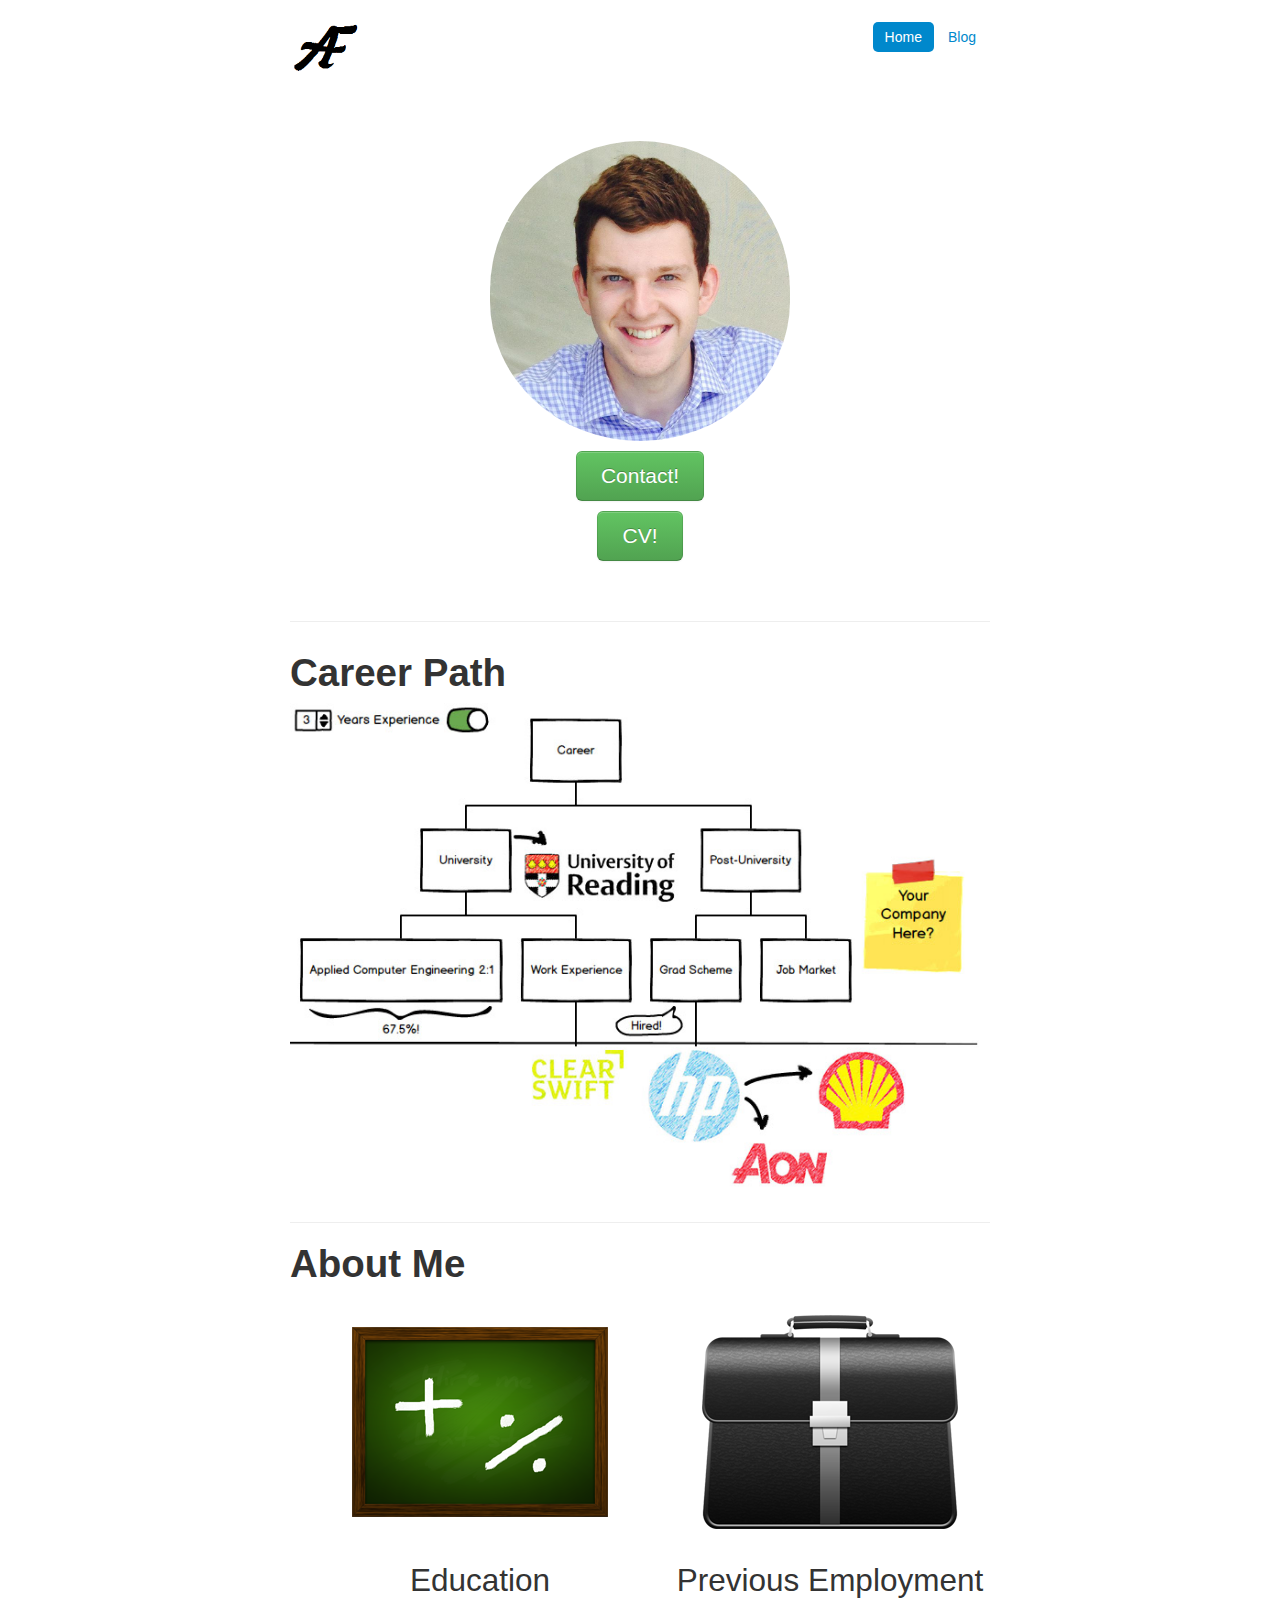
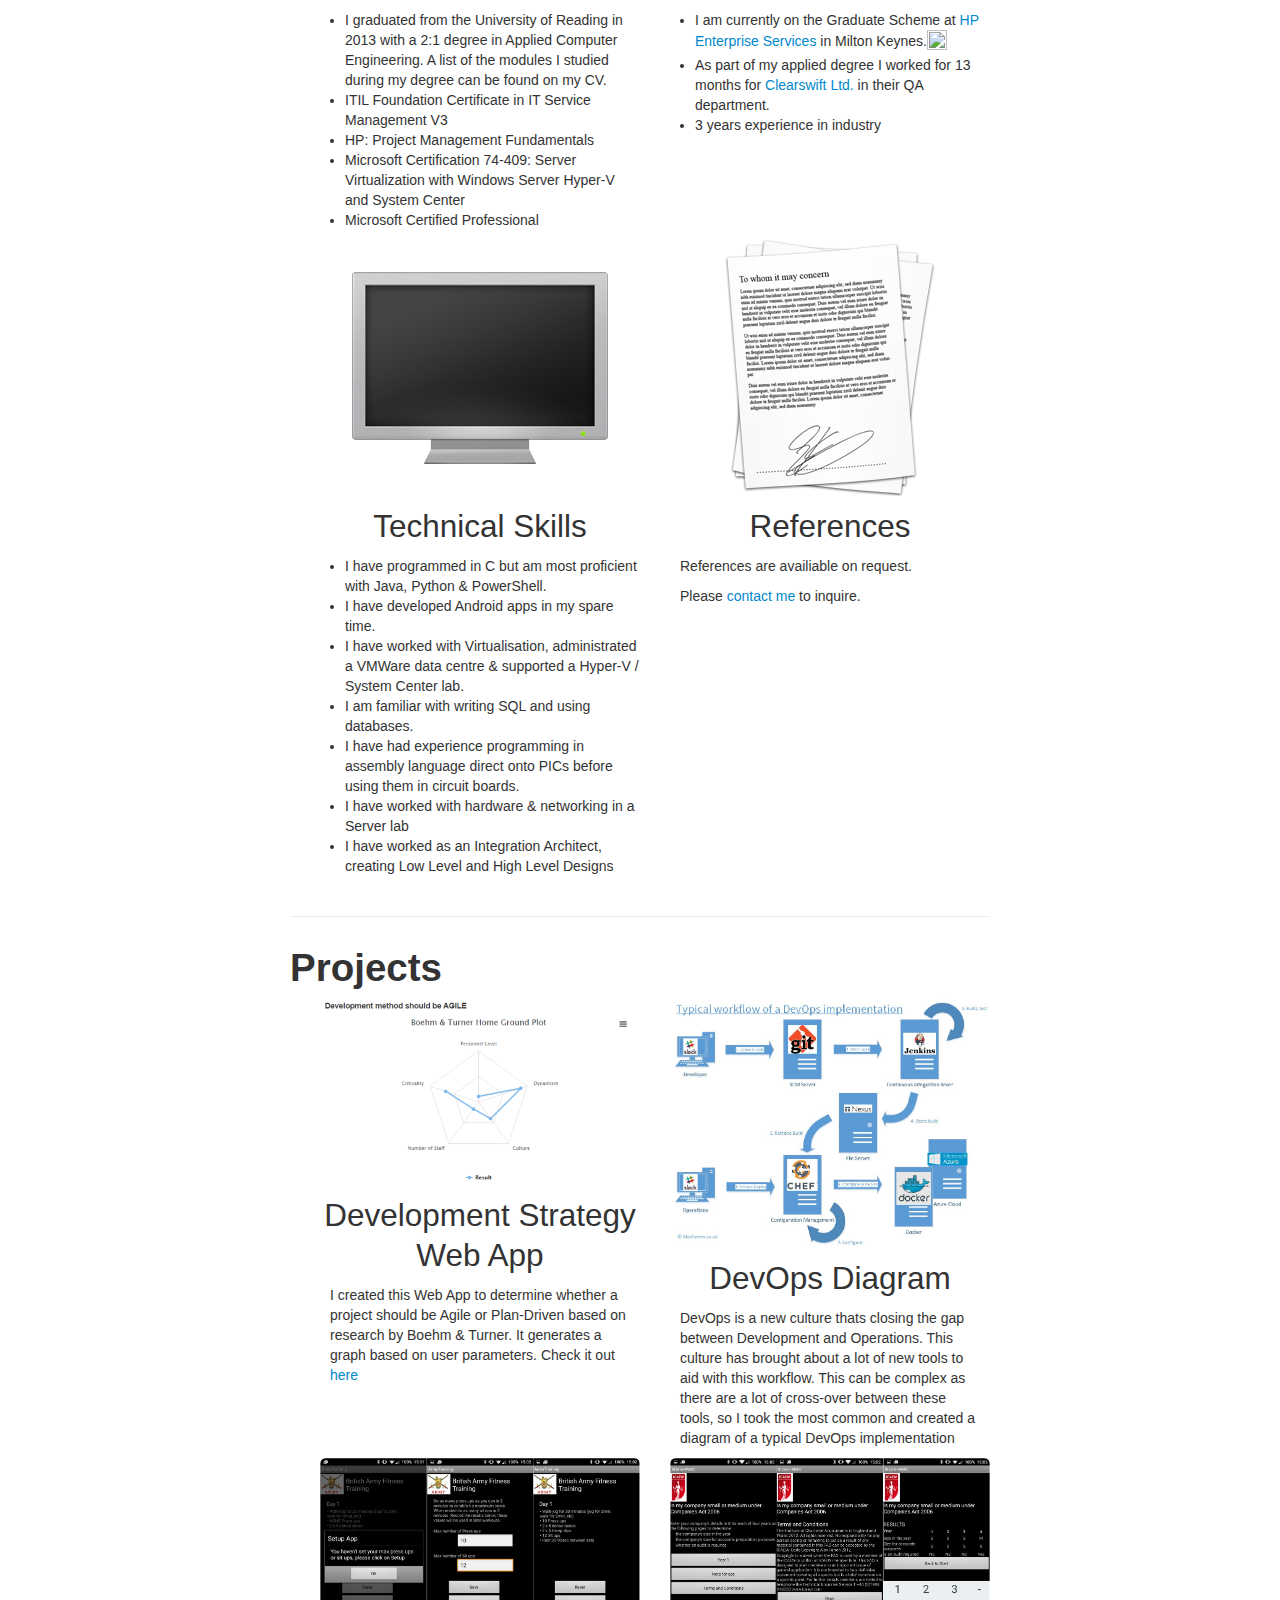
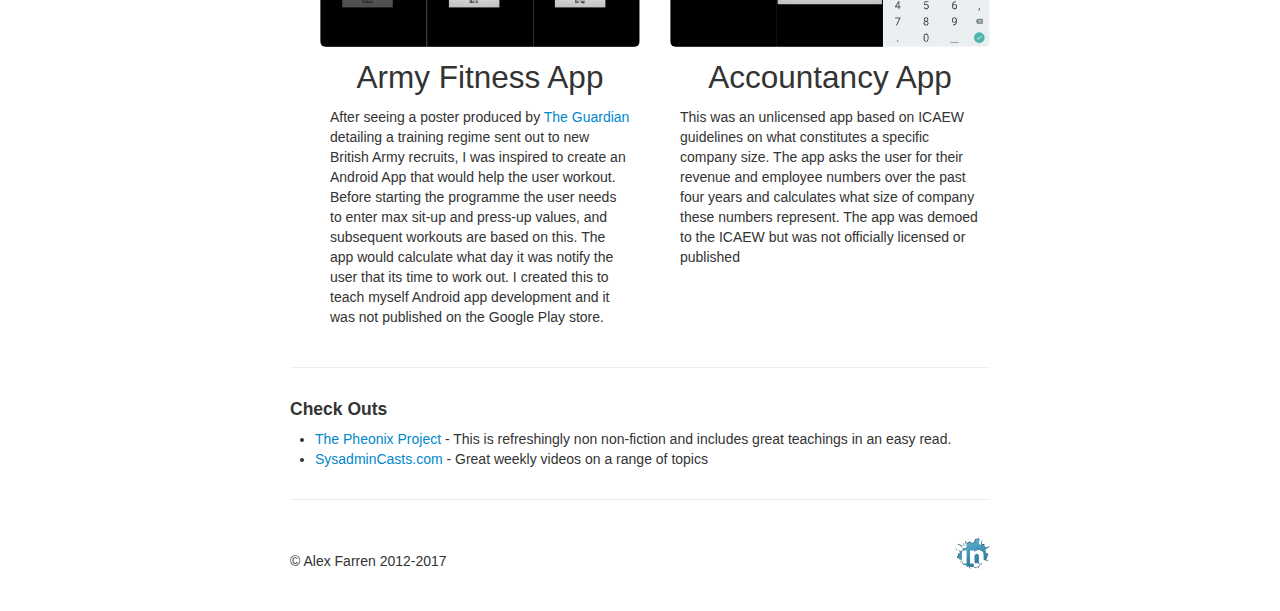
==== index.html @ 90f05775 "trying to fix date on blog" ====
<!DOCTYPE html>
<html lang="en"><head><meta http-equiv="Content-Type" content="text/html; charset=UTF-8">
    <meta charset="utf-8">
    <title>Alex Farren &middot Home</title>
    <meta name="viewport" content="width=device-width, initial-scale=1.0">
    <meta name="description" content="AlexFarren.co.uk">
    <meta name="author" content="Alex Farren">
    <link rel="icon" href="./img/ex9.png" type="image/x-icon">
	<link rel="shortcut icon" href="./img/ex9.png" type="image/x-icon">
    <link href="./css/bootstrap.css" rel="stylesheet">
    <style type="text/css">
	html{
		overflow-y: scroll;
	}
      body {
        padding-top: 20px;
        padding-bottom: 40px;
      }

      /* Custom container */
      .container-narrow {
        margin: 0 auto;
        width: 700px;
      }
      .container-narrow > hr {
        margin: 30px 0;
      }

      /* Main marketing message and sign up button */
      .jumbotron {
        margin: 60px 0;
        text-align: center;
      }
      .jumbotron h1 {
        font-size: 72px;
        line-height: 1;
      }
      .jumbotron .btn {
        font-size: 21px;
        padding: 14px 24px;
      }

      .img-circle {
        padding-bottom: 10px;
      }
	  #rightFooter{
		float: right;
		position:absolute;
		bottom:0;
		right:0;
	  }
	  #leftFooter{
		float: left;
		position:absolute;
		bottom:0;
		left:0;
	  }
	  .footer{
		height:40px;
		position:relative;
	  }

    .techText{
  	  text-align: left;
  	}
      .marketing .span4 {
        text-align: center;
      }
  	.marketing{
  		width:700px !important;
  	}
  	.span4{
  		width:320px !important;
  	}
  	.row{
  		margin-left: 0px !important;
  	}
      .marketing h2 {
        font-weight: normal;
      }
      .span4 p{
        margin-left: 10px;
        margin-right: 10px;
      }

  	#rightFooter{
  		float: right;
  		position:absolute;
  		bottom:0;
  		right:0;
  	  }
  	  #leftFooter{
  		float: left;
  		position:absolute;
  		bottom:0;
  		left:0;
  	  }
  	  .footer{
  		height:40px;
  		position:relative;
  	  }

    </style>
    <link href="./css/bootstrap-responsive.css" rel="stylesheet">

    <!-- HTML5 shim, for IE6-8 support of HTML5 elements -->
    <!--[if lt IE 9]>
      <script src="http://html5shim.googlecode.com/svn/trunk/html5.js"></script>
    <![endif]-->
	<script type="text/javascript">
	  var _gaq = _gaq || [];
	  _gaq.push(['_setAccount', 'UA-36604166-1']);
	  _gaq.push(['_trackPageview']);

	  (function() {
		var ga = document.createElement('script'); ga.type = 'text/javascript'; ga.async = true;
		ga.src = ('https:' == document.location.protocol ? 'https://ssl' : 'http://www') + '.google-analytics.com/ga.js';
		var s = document.getElementsByTagName('script')[0]; s.parentNode.insertBefore(ga, s);
	  })();

	</script>
  </head>

  <body>

    <div class="container-narrow">

      <div class="masthead">
        <ul class="nav nav-pills pull-right">
          <li class="active"><a href="./index.html">Home</a></li>

          <li><a href="./blog.html">Blog</a></li>
        </ul>
	<img src="./img/AF2.png" alt="AFLogo" width="75" height="75" border="0" style="float:top"/>
        <h3 hidden class="muted">AlexFarren.co.uk</h3>
      </div>


      <div class="jumbotron">
		<div class="welcome">
			<img class="img-circle" src="Alex.jpg" alt="Generic placeholder image" width="300" height="300">
			<!-- <img src="img/welcome.gif" alt="Welcome to Alex Farren.co.uk"> -->
		</div>

        <p>
          <a class="btn btn-large btn-success" href="http://linkedin.com/in/alexfarren">Contact!</a>
        </p>
        <p>
          <a class="btn btn-large btn-success" href="./CV.pdf">CV!</a>
        </p>
      </div>

      <hr>
      <div class="marketing">
        <h1>Career Path</h2>
        <img src="./img/career.jpg">
        <hr>
        <h1>About Me</h1>
  		  <div class="row">
  			<div class="span4">
  			  <img class="img-rounded" src="./img/education.png">
  			  <h2>Education</h2>
  			  <div class="techText">
  			  <p><ul><li>I graduated from the University of Reading in 2013 with a 2:1 degree in Applied Computer Engineering. A list of the modules I studied during my degree can be found on my CV.</li><li>ITIL Foundation Certificate in IT Service Management V3</li><li>HP: Project Management Fundamentals</li><li>Microsoft Certification 74-409: Server Virtualization with Windows Server Hyper-V and System Center</li><li>Microsoft Certified Professional</li></ul></p>
  			  </div>
  			</div><!-- /.span4 -->
  			<div class="span4">
  			  <img class="img-rounded" src="./img/employment.png">
  			  <h2>Previous Employment</h2>
  			<div class="techText">
  			  <p><ul><li>I am currently on the Graduate Scheme at <a target="_blank" href="http://www.hp-enterprisesolutions.com/">HP Enterprise Services</a> in Milton Keynes.<img src="https://upload.wikimedia.org/wikipedia/commons/thumb/2/29/HP_New_Logo_2D.svg/200px-HP_New_Logo_2D.svg.png" height="20" width="20"></li><li>As part of my applied degree I worked for 13 months for <a target="_blank" href="http://www.clearswift.com">Clearswift Ltd.</a> in their QA department.</li><li>3 years experience in industry</li></ul></p>
  			  </div>
  			</div><!-- /.span4 -->
  		  </div><!-- /.row -->
  		  <div class="row">
  			<div class="span4">
  			  <img class="img-rounded" src="./img/computer skills.png">
  			  <h2>Technical Skills</h2>
  			  <div class="techText">
  			  <p><ul><li>I have programmed in C but am most proficient with Java, Python & PowerShell.</li><li>I have developed Android apps in my spare time.</li><li>I have worked with Virtualisation, administrated a VMWare data centre & supported a Hyper-V / System Center lab.</li><li>I am familiar with writing SQL and using databases.</li><li>I have had experience programming in assembly language direct onto PICs before using them in circuit boards.</li><li>I have worked with hardware & networking in a Server lab</li><li>I have worked as an Integration Architect, creating Low Level and High Level Designs</li></ul></p>
  			  </div>
  			</div><!-- /.span4 -->
  			<div class="span4">
  			  <img class="img-rounded" src="./img/references.png">
  			  <h2>References</h2>
  			  <div class="techText">
  			  <p>References are availiable on request.</p><p>Please <a href="http://linkedin.com/in/alexfarren">contact me</a> to inquire.</p>
  			  </div>
  			</div><!-- /.span4 -->
  		  </div><!-- /.row -->
  		</div>
      <hr />
      <div class="marketing">
        <h1>Projects</h1>
  		  <div class="row">
  			<div class="span4">
  			  <a href="./img/DevApp.PNG" ><img class="img-rounded" src="./img/DevApp.PNG"></a>
  			  <h2>Development Strategy Web App</h2>
  			  <div class="techText">
  			  <p>I created this Web App to determine whether a project should be Agile or Plan-Driven based on research by Boehm & Turner. It generates a graph based on user parameters. Check it out <a href="./developmentApp.html">here</a></p>
  			  </div>
  			</div><!-- /.span4 -->
  			<div class="span4">
          <a href="./img/DevOps.jpg" ><img class="img-rounded" src="./img/DevOps.jpg"/></a>
  			  <h2>DevOps Diagram</h2>
  			<div class="techText">
  			  <p>DevOps is a new culture thats closing the gap between Development and Operations. This culture has brought about a lot of new tools to aid with this workflow. This can be complex as there are a lot of cross-over between these tools, so I took the most common and created a diagram of a typical DevOps implementation</p>
  			  </div>
  			</div><!-- /.span4 -->
  		  </div><!-- /.row -->
  		  <div class="row">
        <div class="span4">
  			  <a href="./img/Army.jpg" ><img class="img-rounded" src="./img/Army.jpg"/></a>
  			  <h2>Army Fitness App</h2>
  			  <div class="techText">
  			  <p>After seeing a poster produced by <a target="_blank" href="http://www.theguardian.com/lifeandstyle/2008/jan/07/healthandwellbeing.fitness1">The Guardian</a> detailing a training regime sent out to new British Army recruits, I was inspired to create an Android App that would help the user workout. Before starting the programme the user needs to enter max sit-up and press-up values, and subsequent workouts are based on this. The app would calculate what day it was notify the user that its time to work out. I created this to teach myself Android app development and it was not published on the Google Play store.</p>
  			  </div>
  			</div><!-- /.span4 -->
  			<div class="span4">
  			  <a href="./img/Account.jpg" ><img class="img-rounded" src="./img/Account.jpg"/></a>
  			  <h2>Accountancy App</h2>
  			  <div class="techText">
  			  <p>This was an unlicensed app based on ICAEW guidelines on what constitutes a specific company size. The app asks the user for their revenue and employee numbers over the past four years and calculates what size of company these numbers represent. The app was demoed to the ICAEW but was not officially licensed or published</p>
  			  </div>
  			</div><!-- /.span4 -->

  		  </div><!-- /.row -->
  		</div>
      <hr />
      <h4>Check Outs</h4>
      <div class="techText">
        <p><ul><li><a target="_blank" href="http://www.amazon.co.uk/The-Phoenix-Project-Helping-Business-ebook/dp/B00AZRBLHO">The Pheonix Project</a> - This is refreshingly non non-fiction and includes great teachings in an easy read.</li><li><a target="_blank" href="http://sysadmincasts.com">SysadminCasts.com</a> - Great weekly videos on a range of topics</li></ul></p>
      </div>

      <hr>

      <div class="footer">
        <div id="leftFooter">
          &copy Alex Farren 2012-2017
        </div>
        <div id="rightFooter">
          <a target="_blank" href="http://linkedin.com/in/alexfarren"><img class="linkedImg" src="./img/linkedin.png" alt="LinkedIn profile" width="35" height="35" border="0" style="float:right"/></a>
        </div>

	  </div>
    </div> <!-- /container -->
    <script src="./js/jquery.js"></script>
    <script src="./js/bootstrap.js"></script>



  </body>
</html>
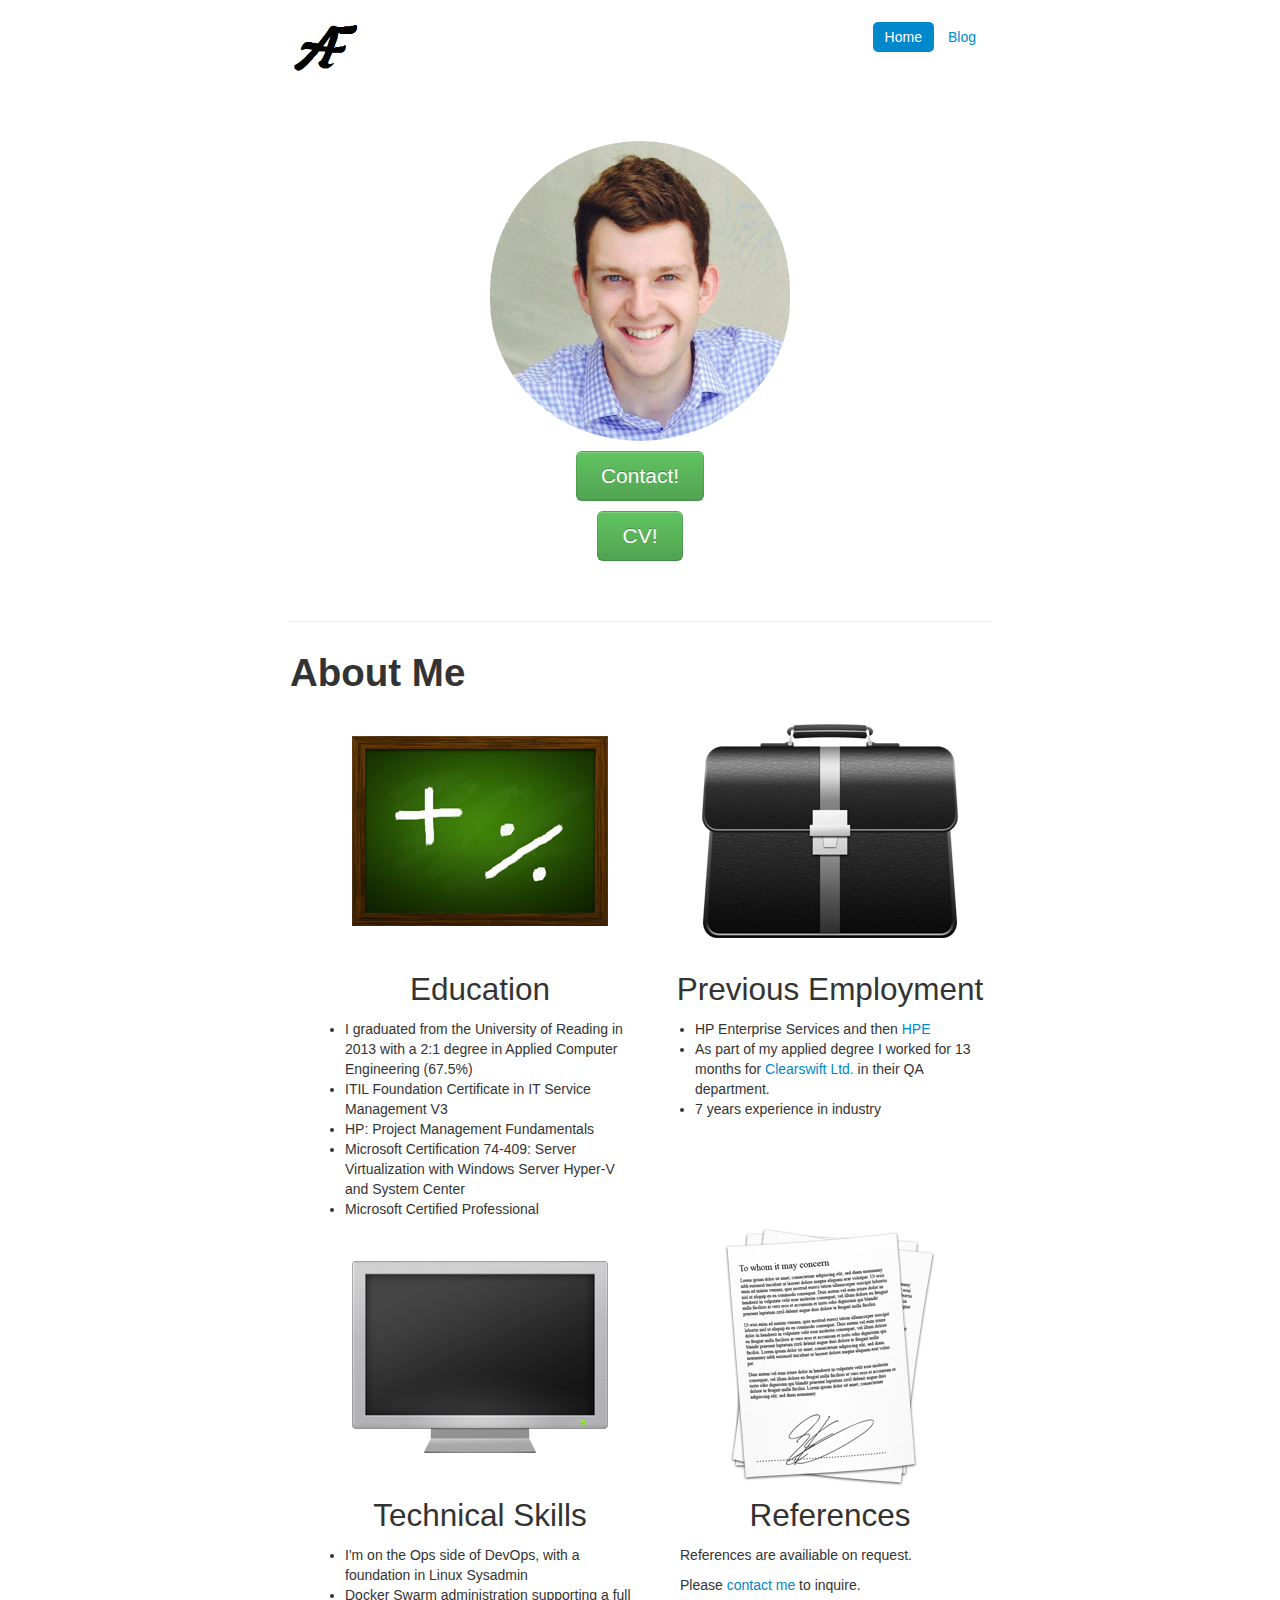
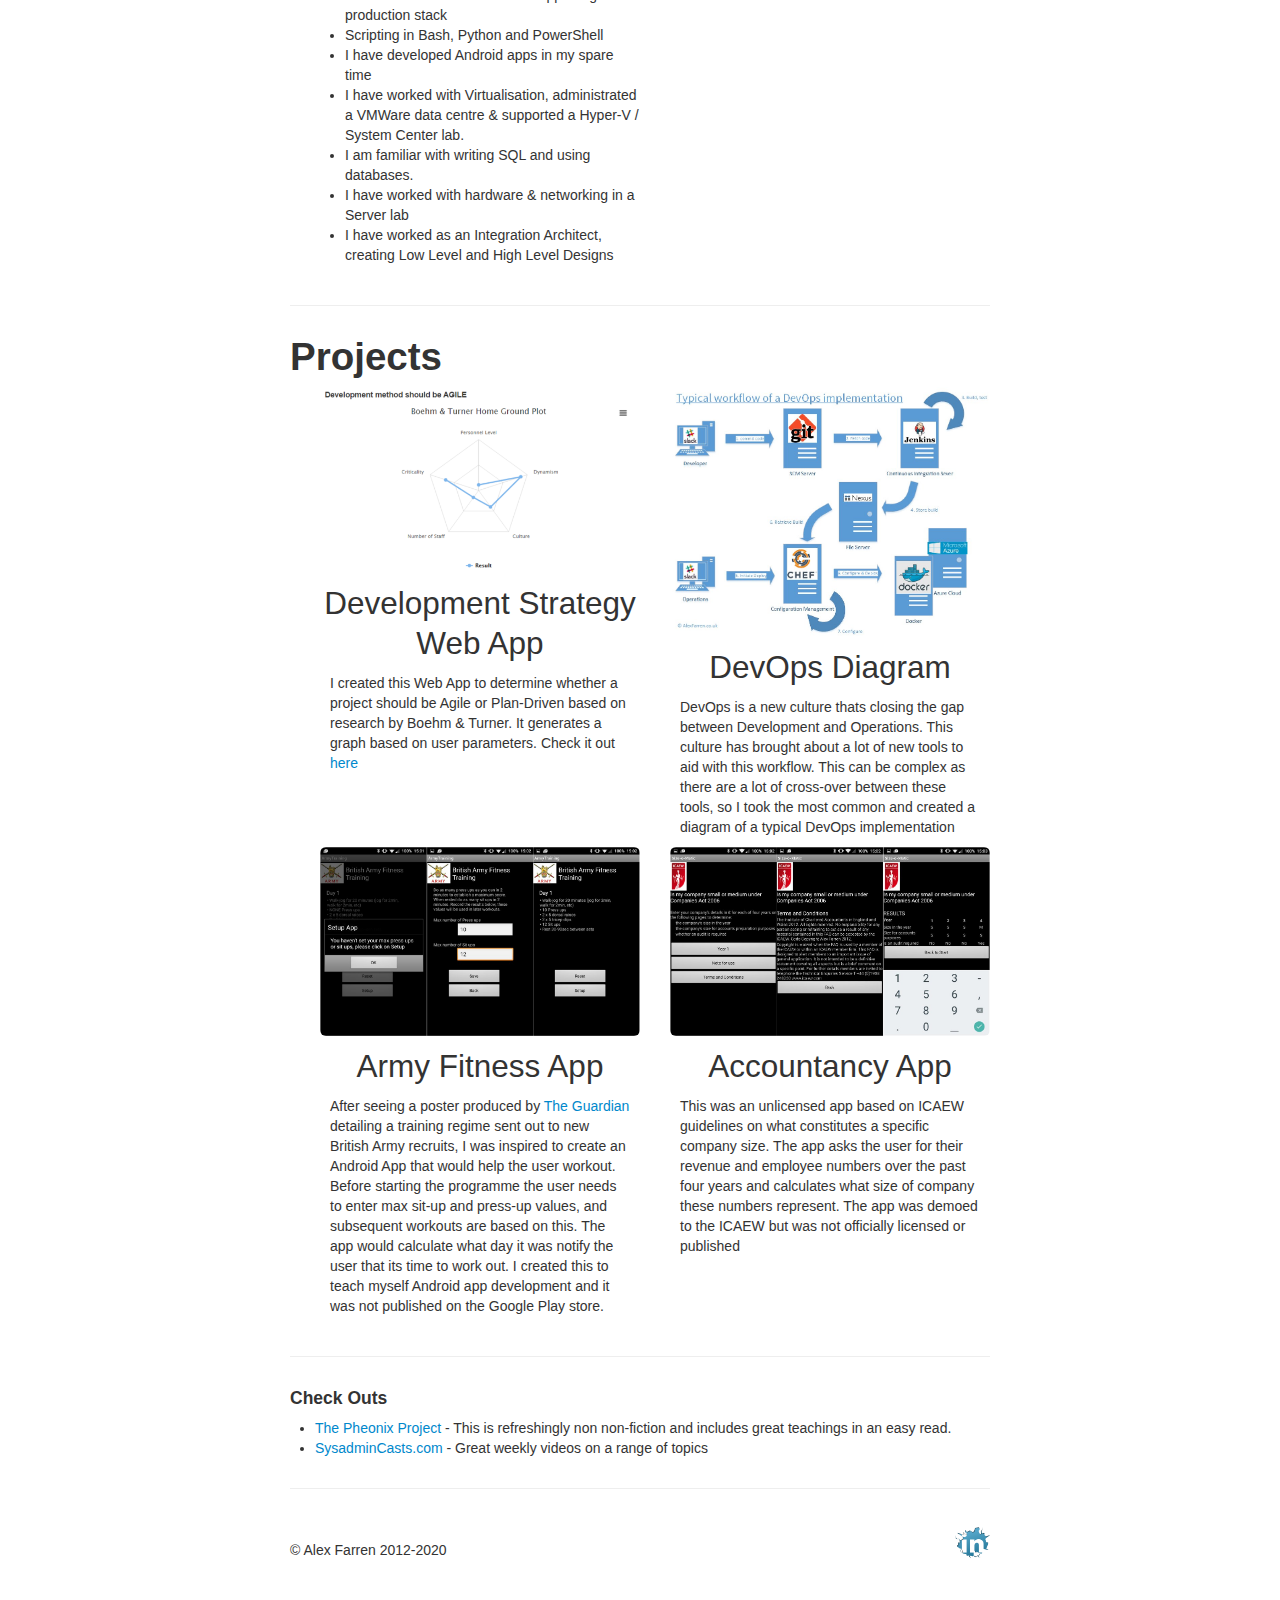
==== commit ecc25dd6: "updating site" ====
--- a/index.html
+++ b/index.html
@@ -1,253 +1,329 @@
 <!DOCTYPE html>
-<html lang="en"><head><meta http-equiv="Content-Type" content="text/html; charset=UTF-8">
-    <meta charset="utf-8">
-    <title>Alex Farren &middot Home</title>
-    <meta name="viewport" content="width=device-width, initial-scale=1.0">
-    <meta name="description" content="AlexFarren.co.uk">
-    <meta name="author" content="Alex Farren">
-    <link rel="icon" href="./img/ex9.png" type="image/x-icon">
+<html lang="en">
+
+<head>
+	<meta http-equiv="Content-Type" content="text/html; charset=UTF-8">
+	<meta charset="utf-8">
+	<title>Alex Farren &middot Home</title>
+	<meta name="viewport" content="width=device-width, initial-scale=1.0">
+	<meta name="description" content="Farren.uk">
+	<meta name="author" content="Alex Farren">
+	<link rel="icon" href="./img/ex9.png" type="image/x-icon">
 	<link rel="shortcut icon" href="./img/ex9.png" type="image/x-icon">
-    <link href="./css/bootstrap.css" rel="stylesheet">
-    <style type="text/css">
-	html{
-		overflow-y: scroll;
-	}
-      body {
-        padding-top: 20px;
-        padding-bottom: 40px;
-      }
-
-      /* Custom container */
-      .container-narrow {
-        margin: 0 auto;
-        width: 700px;
-      }
-      .container-narrow > hr {
-        margin: 30px 0;
-      }
-
-      /* Main marketing message and sign up button */
-      .jumbotron {
-        margin: 60px 0;
-        text-align: center;
-      }
-      .jumbotron h1 {
-        font-size: 72px;
-        line-height: 1;
-      }
-      .jumbotron .btn {
-        font-size: 21px;
-        padding: 14px 24px;
-      }
-
-      .img-circle {
-        padding-bottom: 10px;
-      }
-	  #rightFooter{
-		float: right;
-		position:absolute;
-		bottom:0;
-		right:0;
-	  }
-	  #leftFooter{
-		float: left;
-		position:absolute;
-		bottom:0;
-		left:0;
-	  }
-	  .footer{
-		height:40px;
-		position:relative;
-	  }
-
-    .techText{
-  	  text-align: left;
-  	}
-      .marketing .span4 {
-        text-align: center;
-      }
-  	.marketing{
-  		width:700px !important;
-  	}
-  	.span4{
-  		width:320px !important;
-  	}
-  	.row{
-  		margin-left: 0px !important;
-  	}
-      .marketing h2 {
-        font-weight: normal;
-      }
-      .span4 p{
-        margin-left: 10px;
-        margin-right: 10px;
-      }
-
-  	#rightFooter{
-  		float: right;
-  		position:absolute;
-  		bottom:0;
-  		right:0;
-  	  }
-  	  #leftFooter{
-  		float: left;
-  		position:absolute;
-  		bottom:0;
-  		left:0;
-  	  }
-  	  .footer{
-  		height:40px;
-  		position:relative;
-  	  }
-
-    </style>
-    <link href="./css/bootstrap-responsive.css" rel="stylesheet">
-
-    <!-- HTML5 shim, for IE6-8 support of HTML5 elements -->
-    <!--[if lt IE 9]>
+	<link href="./css/bootstrap.css" rel="stylesheet">
+	<style type="text/css">
+		html {
+			overflow-y: scroll;
+		}
+
+		body {
+			padding-top: 20px;
+			padding-bottom: 40px;
+		}
+
+		/* Custom container */
+		.container-narrow {
+			margin: 0 auto;
+			width: 700px;
+		}
+
+		.container-narrow>hr {
+			margin: 30px 0;
+		}
+
+		/* Main marketing message and sign up button */
+		.jumbotron {
+			margin: 60px 0;
+			text-align: center;
+		}
+
+		.jumbotron h1 {
+			font-size: 72px;
+			line-height: 1;
+		}
+
+		.jumbotron .btn {
+			font-size: 21px;
+			padding: 14px 24px;
+		}
+
+		.img-circle {
+			padding-bottom: 10px;
+		}
+
+		#rightFooter {
+			float: right;
+			position: absolute;
+			bottom: 0;
+			right: 0;
+		}
+
+		#leftFooter {
+			float: left;
+			position: absolute;
+			bottom: 0;
+			left: 0;
+		}
+
+		.footer {
+			height: 40px;
+			position: relative;
+		}
+
+		.techText {
+			text-align: left;
+		}
+
+		.marketing .span4 {
+			text-align: center;
+		}
+
+		.marketing {
+			width: 700px !important;
+		}
+
+		.span4 {
+			width: 320px !important;
+		}
+
+		.row {
+			margin-left: 0px !important;
+		}
+
+		.marketing h2 {
+			font-weight: normal;
+		}
+
+		.span4 p {
+			margin-left: 10px;
+			margin-right: 10px;
+		}
+
+		#rightFooter {
+			float: right;
+			position: absolute;
+			bottom: 0;
+			right: 0;
+		}
+
+		#leftFooter {
+			float: left;
+			position: absolute;
+			bottom: 0;
+			left: 0;
+		}
+
+		.footer {
+			height: 40px;
+			position: relative;
+		}
+	</style>
+	<link href="./css/bootstrap-responsive.css" rel="stylesheet">
+
+	<!-- HTML5 shim, for IE6-8 support of HTML5 elements -->
+	<!--[if lt IE 9]>
       <script src="http://html5shim.googlecode.com/svn/trunk/html5.js"></script>
     <![endif]-->
 	<script type="text/javascript">
-	  var _gaq = _gaq || [];
-	  _gaq.push(['_setAccount', 'UA-36604166-1']);
-	  _gaq.push(['_trackPageview']);
-
-	  (function() {
-		var ga = document.createElement('script'); ga.type = 'text/javascript'; ga.async = true;
-		ga.src = ('https:' == document.location.protocol ? 'https://ssl' : 'http://www') + '.google-analytics.com/ga.js';
-		var s = document.getElementsByTagName('script')[0]; s.parentNode.insertBefore(ga, s);
-	  })();
+		var _gaq = _gaq || [];
+		_gaq.push(['_setAccount', 'UA-36604166-1']);
+		_gaq.push(['_trackPageview']);
+
+		(function () {
+			var ga = document.createElement('script'); ga.type = 'text/javascript'; ga.async = true;
+			ga.src = ('https:' == document.location.protocol ? 'https://ssl' : 'http://www') + '.google-analytics.com/ga.js';
+			var s = document.getElementsByTagName('script')[0]; s.parentNode.insertBefore(ga, s);
+		})();
 
 	</script>
-  </head>
-
-  <body>
-
-    <div class="container-narrow">
-
-      <div class="masthead">
-        <ul class="nav nav-pills pull-right">
-          <li class="active"><a href="./index.html">Home</a></li>
-
-          <li><a href="./blog.html">Blog</a></li>
-        </ul>
-	<img src="./img/AF2.png" alt="AFLogo" width="75" height="75" border="0" style="float:top"/>
-        <h3 hidden class="muted">AlexFarren.co.uk</h3>
-      </div>
-
-
-      <div class="jumbotron">
-		<div class="welcome">
-			<img class="img-circle" src="Alex.jpg" alt="Generic placeholder image" width="300" height="300">
-			<!-- <img src="img/welcome.gif" alt="Welcome to Alex Farren.co.uk"> -->
-		</div>
-
-        <p>
-          <a class="btn btn-large btn-success" href="http://linkedin.com/in/alexfarren">Contact!</a>
-        </p>
-        <p>
-          <a class="btn btn-large btn-success" href="./CV.pdf">CV!</a>
-        </p>
-      </div>
-
-      <hr>
-      <div class="marketing">
-        <h1>Career Path</h2>
+</head>
+
+<body>
+
+	<div class="container-narrow">
+
+		<div class="masthead">
+			<ul class="nav nav-pills pull-right">
+				<li class="active"><a href="./index.html">Home</a></li>
+
+				<li><a href="./blog.html">Blog</a></li>
+			</ul>
+			<img src="./img/AF2.png" alt="AFLogo" width="75" height="75" border="0" style="float:top" />
+			<h3 hidden class="muted">Farren.uk</h3>
+		</div>
+
+
+		<div class="jumbotron">
+			<div class="welcome">
+				<img class="img-circle" src="Alex.jpg" alt="Generic placeholder image" width="300" height="300">
+				<!-- <img src="img/welcome.gif" alt="Welcome to Alex Farren.co.uk"> -->
+			</div>
+
+			<p>
+				<a class="btn btn-large btn-success" href="http://linkedin.com/in/alexfarren">Contact!</a>
+			</p>
+			<p>
+				<a class="btn btn-large btn-success" href="./CV.pdf">CV!</a>
+			</p>
+		</div>
+
+		<hr>
+		<div class="marketing">
+			<!-- <h1>Career Path</h2>
         <img src="./img/career.jpg">
-        <hr>
-        <h1>About Me</h1>
-  		  <div class="row">
-  			<div class="span4">
-  			  <img class="img-rounded" src="./img/education.png">
-  			  <h2>Education</h2>
-  			  <div class="techText">
-  			  <p><ul><li>I graduated from the University of Reading in 2013 with a 2:1 degree in Applied Computer Engineering. A list of the modules I studied during my degree can be found on my CV.</li><li>ITIL Foundation Certificate in IT Service Management V3</li><li>HP: Project Management Fundamentals</li><li>Microsoft Certification 74-409: Server Virtualization with Windows Server Hyper-V and System Center</li><li>Microsoft Certified Professional</li></ul></p>
-  			  </div>
-  			</div><!-- /.span4 -->
-  			<div class="span4">
-  			  <img class="img-rounded" src="./img/employment.png">
-  			  <h2>Previous Employment</h2>
-  			<div class="techText">
-  			  <p><ul><li>I am currently on the Graduate Scheme at <a target="_blank" href="http://www.hp-enterprisesolutions.com/">HP Enterprise Services</a> in Milton Keynes.<img src="https://upload.wikimedia.org/wikipedia/commons/thumb/2/29/HP_New_Logo_2D.svg/200px-HP_New_Logo_2D.svg.png" height="20" width="20"></li><li>As part of my applied degree I worked for 13 months for <a target="_blank" href="http://www.clearswift.com">Clearswift Ltd.</a> in their QA department.</li><li>3 years experience in industry</li></ul></p>
-  			  </div>
-  			</div><!-- /.span4 -->
-  		  </div><!-- /.row -->
-  		  <div class="row">
-  			<div class="span4">
-  			  <img class="img-rounded" src="./img/computer skills.png">
-  			  <h2>Technical Skills</h2>
-  			  <div class="techText">
-  			  <p><ul><li>I have programmed in C but am most proficient with Java, Python & PowerShell.</li><li>I have developed Android apps in my spare time.</li><li>I have worked with Virtualisation, administrated a VMWare data centre & supported a Hyper-V / System Center lab.</li><li>I am familiar with writing SQL and using databases.</li><li>I have had experience programming in assembly language direct onto PICs before using them in circuit boards.</li><li>I have worked with hardware & networking in a Server lab</li><li>I have worked as an Integration Architect, creating Low Level and High Level Designs</li></ul></p>
-  			  </div>
-  			</div><!-- /.span4 -->
-  			<div class="span4">
-  			  <img class="img-rounded" src="./img/references.png">
-  			  <h2>References</h2>
-  			  <div class="techText">
-  			  <p>References are availiable on request.</p><p>Please <a href="http://linkedin.com/in/alexfarren">contact me</a> to inquire.</p>
-  			  </div>
-  			</div><!-- /.span4 -->
-  		  </div><!-- /.row -->
-  		</div>
-      <hr />
-      <div class="marketing">
-        <h1>Projects</h1>
-  		  <div class="row">
-  			<div class="span4">
-  			  <a href="./img/DevApp.PNG" ><img class="img-rounded" src="./img/DevApp.PNG"></a>
-  			  <h2>Development Strategy Web App</h2>
-  			  <div class="techText">
-  			  <p>I created this Web App to determine whether a project should be Agile or Plan-Driven based on research by Boehm & Turner. It generates a graph based on user parameters. Check it out <a href="./developmentApp.html">here</a></p>
-  			  </div>
-  			</div><!-- /.span4 -->
-  			<div class="span4">
-          <a href="./img/DevOps.jpg" ><img class="img-rounded" src="./img/DevOps.jpg"/></a>
-  			  <h2>DevOps Diagram</h2>
-  			<div class="techText">
-  			  <p>DevOps is a new culture thats closing the gap between Development and Operations. This culture has brought about a lot of new tools to aid with this workflow. This can be complex as there are a lot of cross-over between these tools, so I took the most common and created a diagram of a typical DevOps implementation</p>
-  			  </div>
-  			</div><!-- /.span4 -->
-  		  </div><!-- /.row -->
-  		  <div class="row">
-        <div class="span4">
-  			  <a href="./img/Army.jpg" ><img class="img-rounded" src="./img/Army.jpg"/></a>
-  			  <h2>Army Fitness App</h2>
-  			  <div class="techText">
-  			  <p>After seeing a poster produced by <a target="_blank" href="http://www.theguardian.com/lifeandstyle/2008/jan/07/healthandwellbeing.fitness1">The Guardian</a> detailing a training regime sent out to new British Army recruits, I was inspired to create an Android App that would help the user workout. Before starting the programme the user needs to enter max sit-up and press-up values, and subsequent workouts are based on this. The app would calculate what day it was notify the user that its time to work out. I created this to teach myself Android app development and it was not published on the Google Play store.</p>
-  			  </div>
-  			</div><!-- /.span4 -->
-  			<div class="span4">
-  			  <a href="./img/Account.jpg" ><img class="img-rounded" src="./img/Account.jpg"/></a>
-  			  <h2>Accountancy App</h2>
-  			  <div class="techText">
-  			  <p>This was an unlicensed app based on ICAEW guidelines on what constitutes a specific company size. The app asks the user for their revenue and employee numbers over the past four years and calculates what size of company these numbers represent. The app was demoed to the ICAEW but was not officially licensed or published</p>
-  			  </div>
-  			</div><!-- /.span4 -->
-
-  		  </div><!-- /.row -->
-  		</div>
-      <hr />
-      <h4>Check Outs</h4>
-      <div class="techText">
-        <p><ul><li><a target="_blank" href="http://www.amazon.co.uk/The-Phoenix-Project-Helping-Business-ebook/dp/B00AZRBLHO">The Pheonix Project</a> - This is refreshingly non non-fiction and includes great teachings in an easy read.</li><li><a target="_blank" href="http://sysadmincasts.com">SysadminCasts.com</a> - Great weekly videos on a range of topics</li></ul></p>
-      </div>
-
-      <hr>
-
-      <div class="footer">
-        <div id="leftFooter">
-          &copy Alex Farren 2012-2017
-        </div>
-        <div id="rightFooter">
-          <a target="_blank" href="http://linkedin.com/in/alexfarren"><img class="linkedImg" src="./img/linkedin.png" alt="LinkedIn profile" width="35" height="35" border="0" style="float:right"/></a>
-        </div>
-
-	  </div>
-    </div> <!-- /container -->
-    <script src="./js/jquery.js"></script>
-    <script src="./js/bootstrap.js"></script>
-
-
-
-  </body>
-</html>
+        <hr> -->
+			<h1>About Me</h1>
+			<div class="row">
+				<div class="span4">
+					<img class="img-rounded" src="./img/education.png">
+					<h2>Education</h2>
+					<div class="techText">
+						<p>
+							<ul>
+								<li>I graduated from the University of Reading in 2013 with a 2:1 degree in Applied
+									Computer Engineering (67.5%)</li>
+								<li>ITIL Foundation Certificate in IT Service Management V3</li>
+								<li>HP: Project Management Fundamentals</li>
+								<li>Microsoft Certification 74-409: Server Virtualization with Windows Server Hyper-V
+									and System Center</li>
+								<li>Microsoft Certified Professional</li>
+							</ul>
+						</p>
+					</div>
+				</div><!-- /.span4 -->
+				<div class="span4">
+					<img class="img-rounded" src="./img/employment.png">
+					<h2>Previous Employment</h2>
+					<div class="techText">
+						<p>
+							<ul>
+								<li>HP Enterprise Services and then <a target="_blank" href="www.hpe.com">HPE</a></li>
+								<li>As part of my applied degree I worked for 13 months for <a target="_blank"
+										href="http://www.clearswift.com">Clearswift Ltd.</a> in their QA department.
+								</li>
+								<li>7 years experience in industry</li>
+							</ul>
+						</p>
+					</div>
+				</div><!-- /.span4 -->
+			</div><!-- /.row -->
+			<div class="row">
+				<div class="span4">
+					<img class="img-rounded" src="./img/computer skills.png">
+					<h2>Technical Skills</h2>
+					<div class="techText">
+						<p>
+							<ul>
+								<li>I'm on the Ops side of DevOps, with a foundation in Linux Sysadmin</li>
+								<li>Docker Swarm administration supporting a full production stack</li>
+								<li>Scripting in Bash, Python and PowerShell</li>
+								<li>I have developed Android apps in my spare time</li>
+								<li>I have worked with Virtualisation, administrated a VMWare data centre & supported a
+									Hyper-V / System Center lab.</li>
+								<li>I am familiar with writing SQL and using databases.</li>
+								<li>I have worked with hardware & networking in a Server lab</li>
+								<li>I have worked as an Integration Architect, creating Low Level and High Level Designs
+								</li>
+							</ul>
+						</p>
+					</div>
+				</div><!-- /.span4 -->
+				<div class="span4">
+					<img class="img-rounded" src="./img/references.png">
+					<h2>References</h2>
+					<div class="techText">
+						<p>References are availiable on request.</p>
+						<p>Please <a href="http://linkedin.com/in/alexfarren">contact me</a> to inquire.</p>
+					</div>
+				</div><!-- /.span4 -->
+			</div><!-- /.row -->
+		</div>
+		<hr />
+		<div class="marketing">
+			<h1>Projects</h1>
+			<div class="row">
+				<div class="span4">
+					<a href="./img/DevApp.PNG"><img class="img-rounded" src="./img/DevApp.PNG"></a>
+					<h2>Development Strategy Web App</h2>
+					<div class="techText">
+						<p>I created this Web App to determine whether a project should be Agile or Plan-Driven based on
+							research by Boehm & Turner. It generates a graph based on user parameters. Check it out <a
+								href="./developmentApp.html">here</a></p>
+					</div>
+				</div><!-- /.span4 -->
+				<div class="span4">
+					<a href="./img/DevOps.jpg"><img class="img-rounded" src="./img/DevOps.jpg" /></a>
+					<h2>DevOps Diagram</h2>
+					<div class="techText">
+						<p>DevOps is a new culture thats closing the gap between Development and Operations. This
+							culture has brought about a lot of new tools to aid with this workflow. This can be complex
+							as there are a lot of cross-over between these tools, so I took the most common and created
+							a diagram of a typical DevOps implementation</p>
+					</div>
+				</div><!-- /.span4 -->
+			</div><!-- /.row -->
+			<div class="row">
+				<div class="span4">
+					<a href="./img/Army.jpg"><img class="img-rounded" src="./img/Army.jpg" /></a>
+					<h2>Army Fitness App</h2>
+					<div class="techText">
+						<p>After seeing a poster produced by <a target="_blank"
+								href="http://www.theguardian.com/lifeandstyle/2008/jan/07/healthandwellbeing.fitness1">The
+								Guardian</a> detailing a training regime sent out to new British Army recruits, I was
+							inspired to create an Android App that would help the user workout. Before starting the
+							programme the user needs to enter max sit-up and press-up values, and subsequent workouts
+							are based on this. The app would calculate what day it was notify the user that its time to
+							work out. I created this to teach myself Android app development and it was not published on
+							the Google Play store.</p>
+					</div>
+				</div><!-- /.span4 -->
+				<div class="span4">
+					<a href="./img/Account.jpg"><img class="img-rounded" src="./img/Account.jpg" /></a>
+					<h2>Accountancy App</h2>
+					<div class="techText">
+						<p>This was an unlicensed app based on ICAEW guidelines on what constitutes a specific company
+							size. The app asks the user for their revenue and employee numbers over the past four years
+							and calculates what size of company these numbers represent. The app was demoed to the ICAEW
+							but was not officially licensed or published</p>
+					</div>
+				</div><!-- /.span4 -->
+
+			</div><!-- /.row -->
+		</div>
+		<hr />
+		<h4>Check Outs</h4>
+		<div class="techText">
+			<p>
+				<ul>
+					<li><a target="_blank"
+							href="http://www.amazon.co.uk/The-Phoenix-Project-Helping-Business-ebook/dp/B00AZRBLHO">The
+							Pheonix Project</a> - This is refreshingly non non-fiction and includes great teachings in
+						an easy read.</li>
+					<li><a target="_blank" href="http://sysadmincasts.com">SysadminCasts.com</a> - Great weekly videos
+						on a range of topics</li>
+				</ul>
+			</p>
+		</div>
+
+		<hr>
+
+		<div class="footer">
+			<div id="leftFooter">
+				&copy Alex Farren 2012-2020
+			</div>
+			<div id="rightFooter">
+				<a target="_blank" href="http://linkedin.com/in/alexfarren"><img class="linkedImg"
+						src="./img/linkedin.png" alt="LinkedIn profile" width="35" height="35" border="0"
+						style="float:right" /></a>
+			</div>
+
+		</div>
+	</div> <!-- /container -->
+	<script src="./js/jquery.js"></script>
+	<script src="./js/bootstrap.js"></script>
+
+
+
+</body>
+
+</html>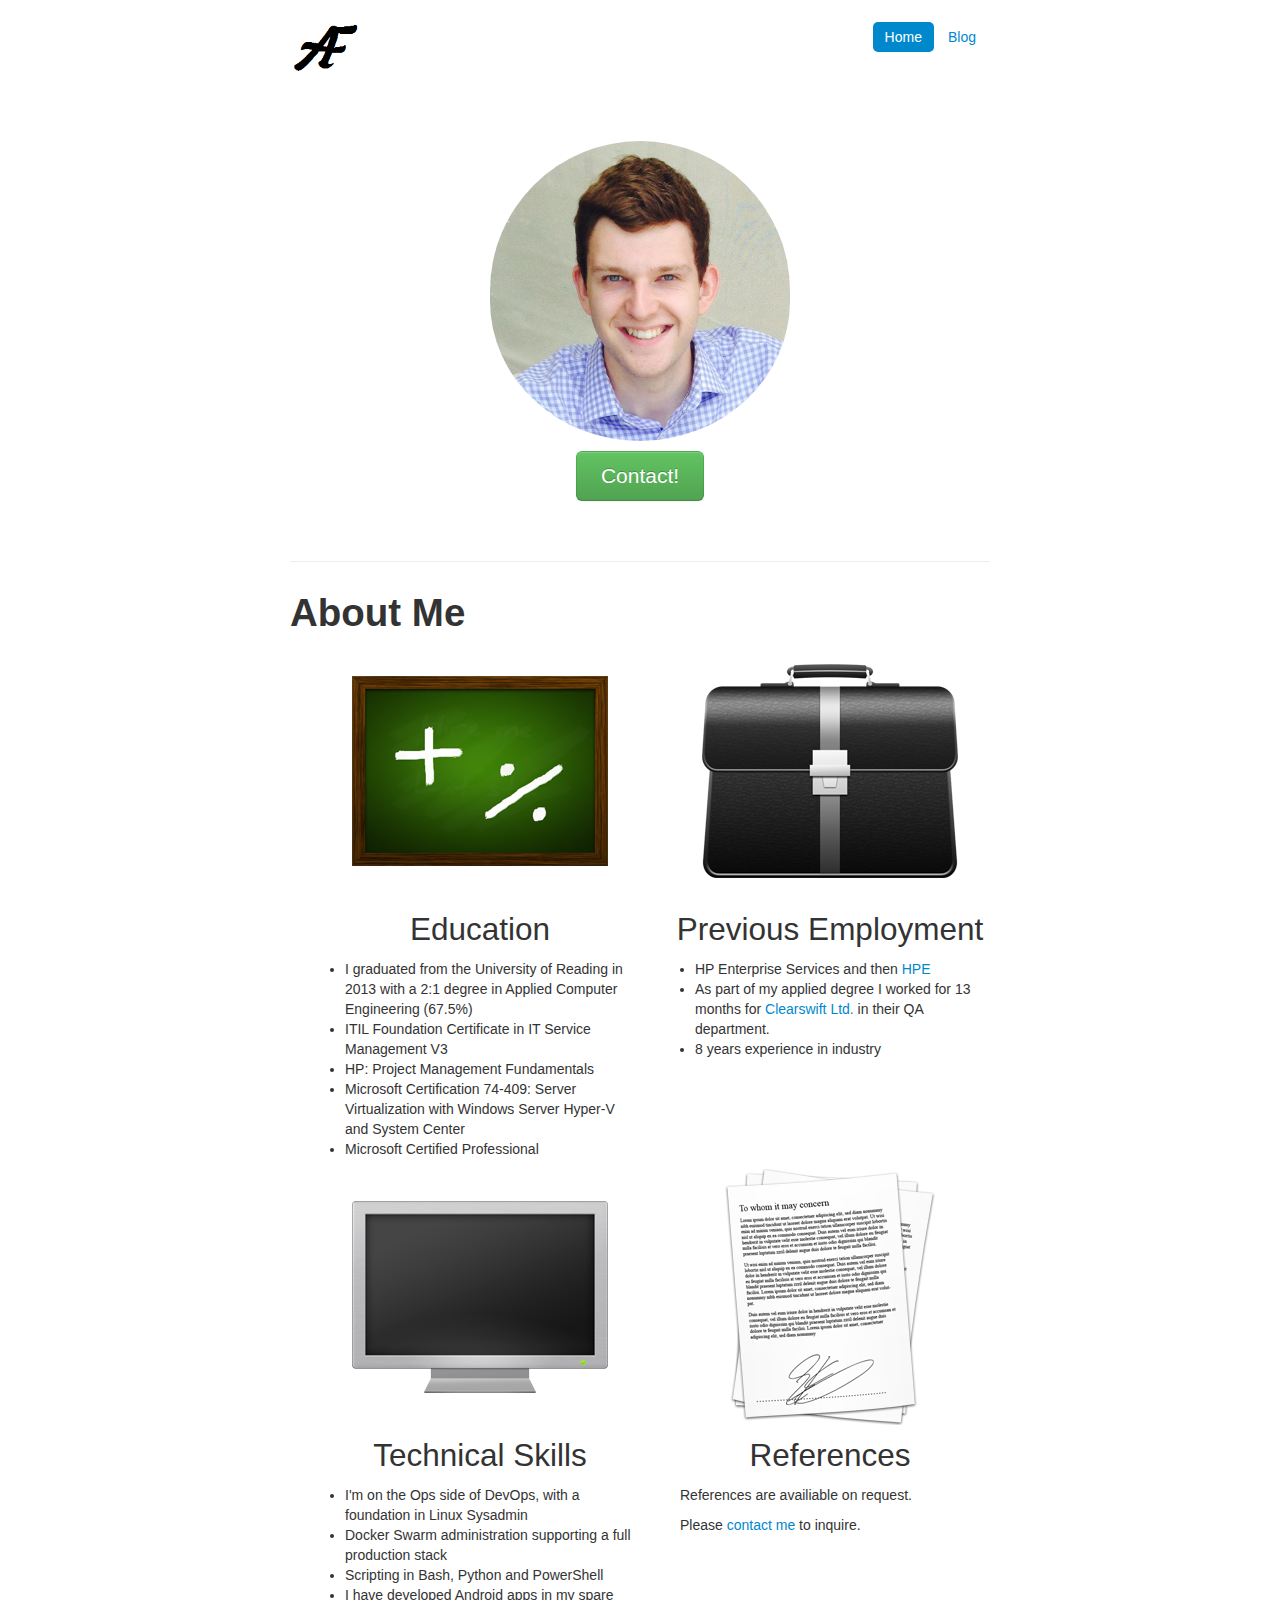
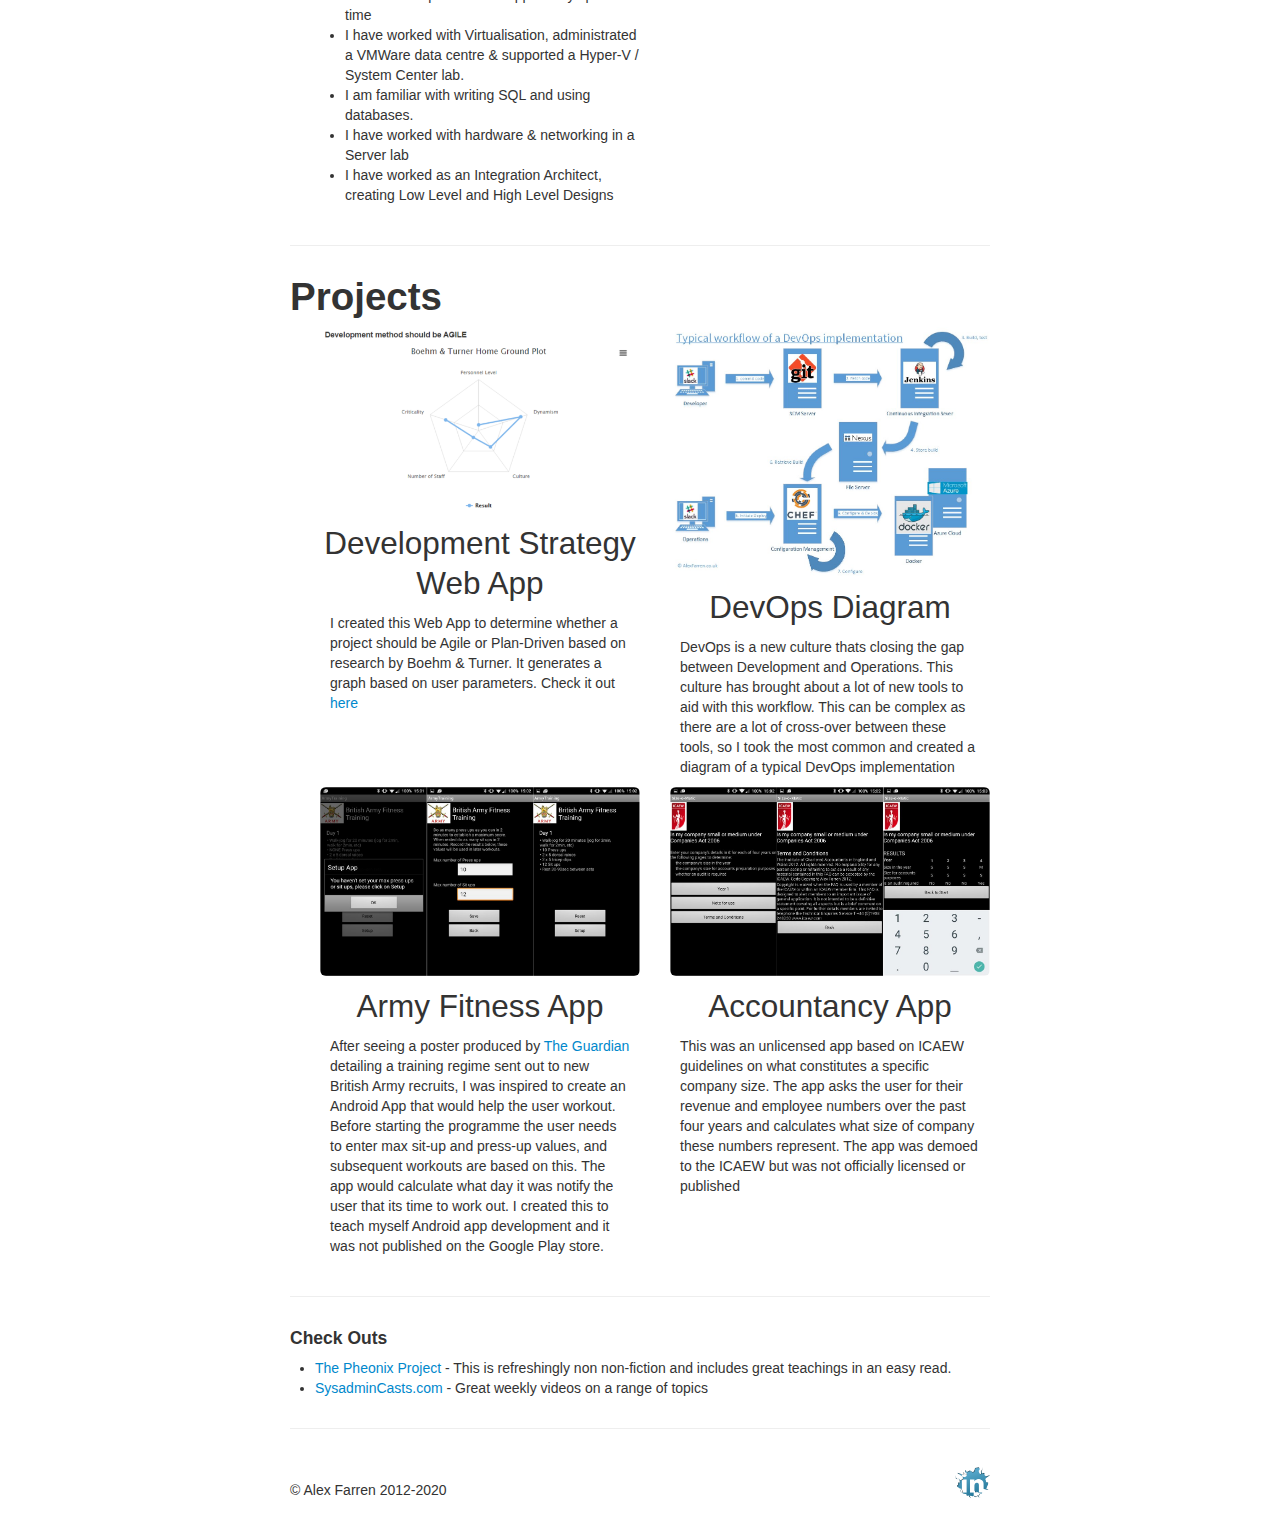
==== commit 8fd8f405: "getting rid of cv button" ====
--- a/index.html
+++ b/index.html
@@ -160,11 +160,11 @@
 			</div>
 
 			<p>
-				<a class="btn btn-large btn-success" href="http://linkedin.com/in/alexfarren">Contact!</a>
+				<a class="btn btn-large btn-success" href="https://linkedin.com/in/alexfarren">Contact!</a>
 			</p>
-			<p>
+		<!--	<p>
 				<a class="btn btn-large btn-success" href="./CV.pdf">CV!</a>
-			</p>
+			</p>-->
 		</div>
 
 		<hr>
@@ -201,7 +201,7 @@
 								<li>As part of my applied degree I worked for 13 months for <a target="_blank"
 										href="http://www.clearswift.com">Clearswift Ltd.</a> in their QA department.
 								</li>
-								<li>7 years experience in industry</li>
+								<li>8 years experience in industry</li>
 							</ul>
 						</p>
 					</div>
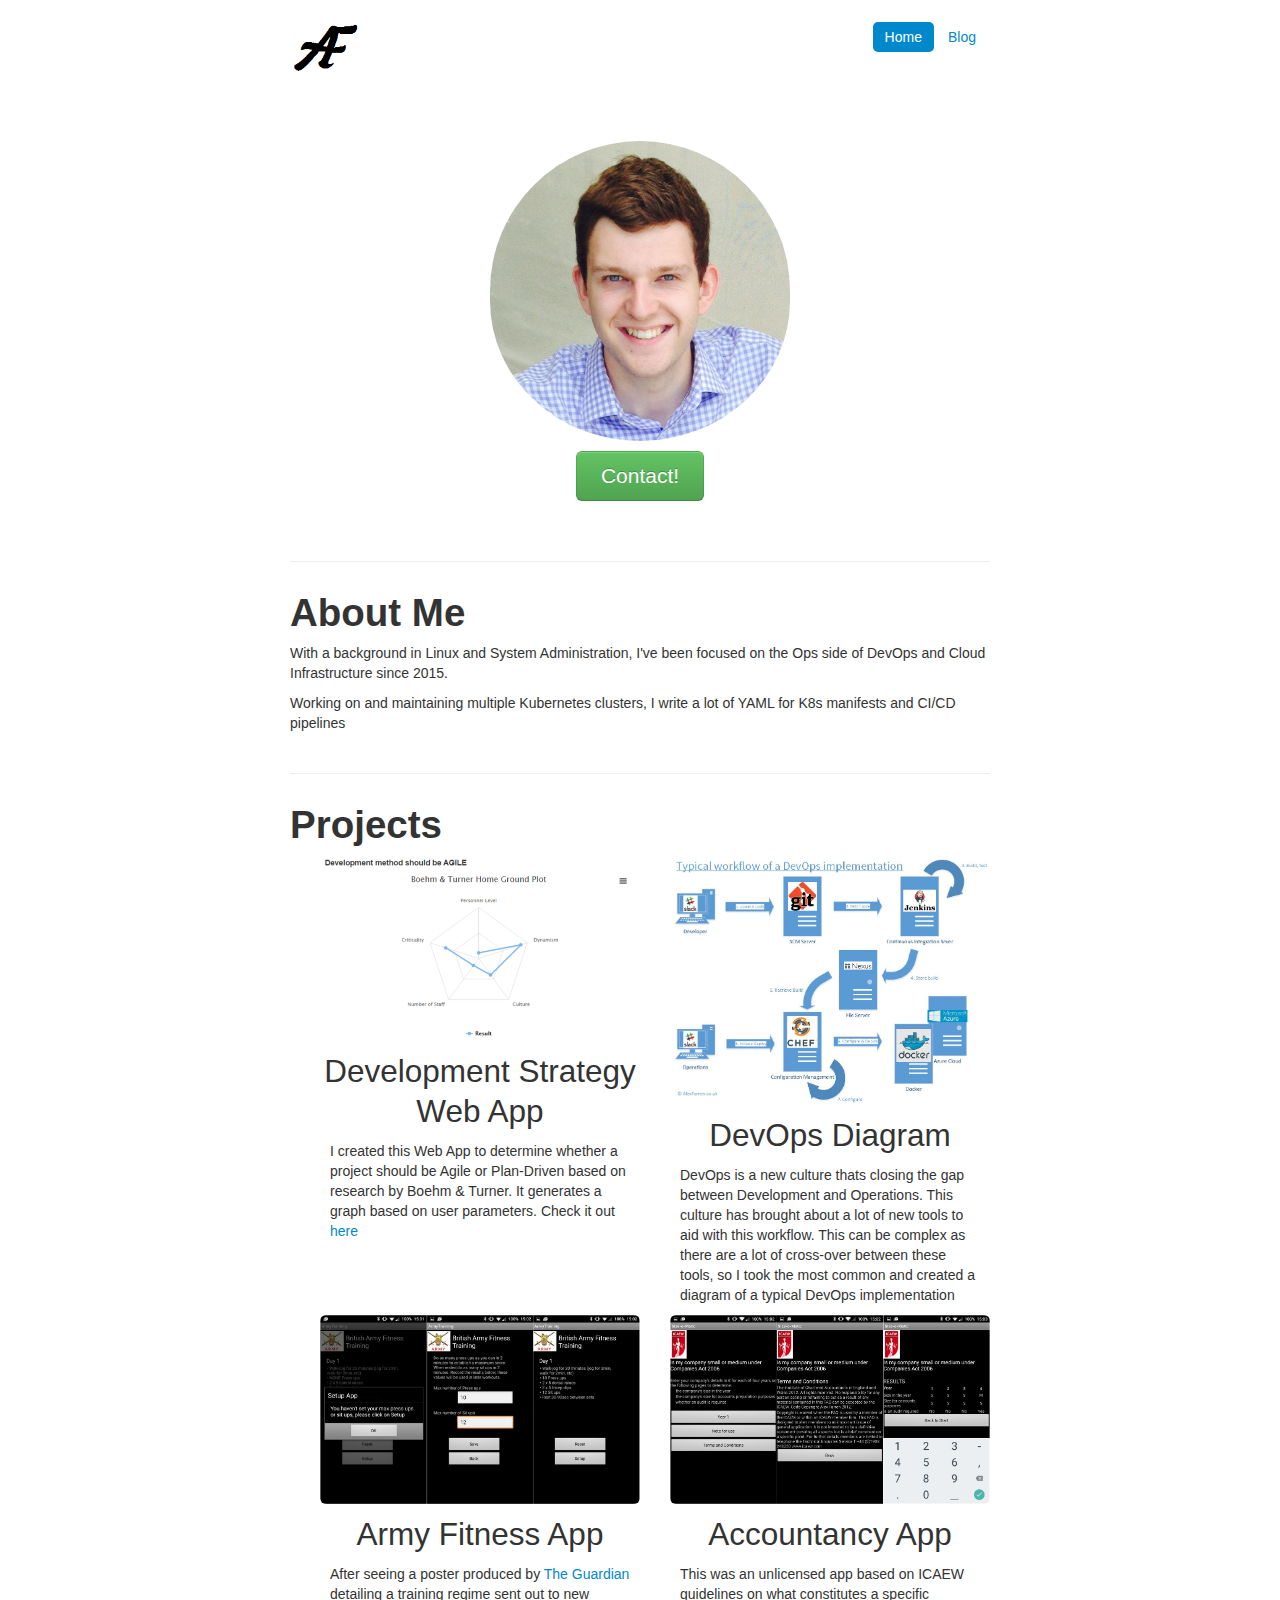
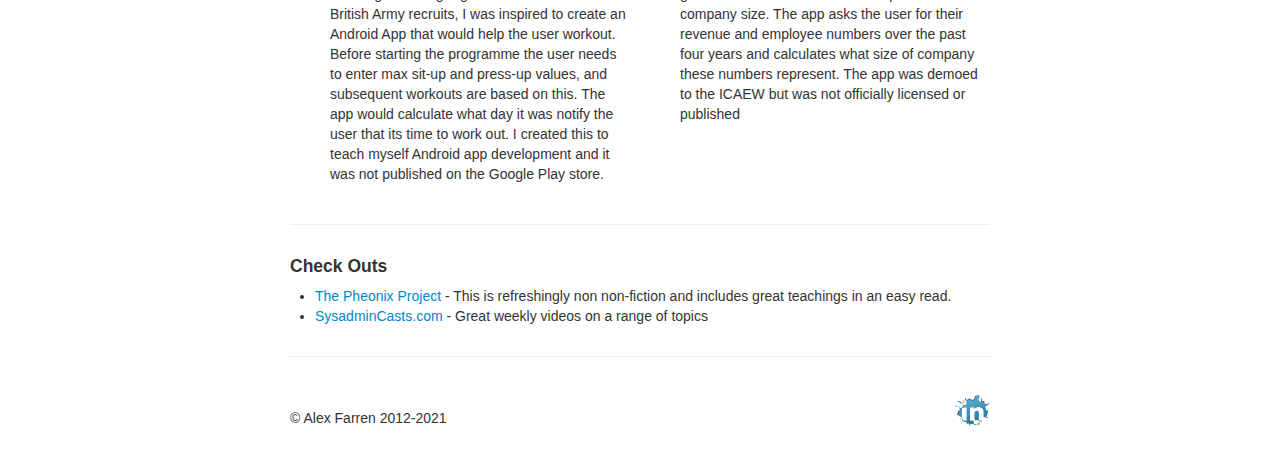
==== commit 12b82190: "changing things up" ====
--- a/index.html
+++ b/index.html
@@ -174,69 +174,14 @@
         <hr> -->
 			<h1>About Me</h1>
 			<div class="row">
-				<div class="span4">
-					<img class="img-rounded" src="./img/education.png">
-					<h2>Education</h2>
-					<div class="techText">
-						<p>
-							<ul>
-								<li>I graduated from the University of Reading in 2013 with a 2:1 degree in Applied
-									Computer Engineering (67.5%)</li>
-								<li>ITIL Foundation Certificate in IT Service Management V3</li>
-								<li>HP: Project Management Fundamentals</li>
-								<li>Microsoft Certification 74-409: Server Virtualization with Windows Server Hyper-V
-									and System Center</li>
-								<li>Microsoft Certified Professional</li>
-							</ul>
-						</p>
-					</div>
-				</div><!-- /.span4 -->
-				<div class="span4">
-					<img class="img-rounded" src="./img/employment.png">
-					<h2>Previous Employment</h2>
-					<div class="techText">
-						<p>
-							<ul>
-								<li>HP Enterprise Services and then <a target="_blank" href="www.hpe.com">HPE</a></li>
-								<li>As part of my applied degree I worked for 13 months for <a target="_blank"
-										href="http://www.clearswift.com">Clearswift Ltd.</a> in their QA department.
-								</li>
-								<li>8 years experience in industry</li>
-							</ul>
-						</p>
-					</div>
-				</div><!-- /.span4 -->
-			</div><!-- /.row -->
-			<div class="row">
-				<div class="span4">
-					<img class="img-rounded" src="./img/computer skills.png">
-					<h2>Technical Skills</h2>
-					<div class="techText">
-						<p>
-							<ul>
-								<li>I'm on the Ops side of DevOps, with a foundation in Linux Sysadmin</li>
-								<li>Docker Swarm administration supporting a full production stack</li>
-								<li>Scripting in Bash, Python and PowerShell</li>
-								<li>I have developed Android apps in my spare time</li>
-								<li>I have worked with Virtualisation, administrated a VMWare data centre & supported a
-									Hyper-V / System Center lab.</li>
-								<li>I am familiar with writing SQL and using databases.</li>
-								<li>I have worked with hardware & networking in a Server lab</li>
-								<li>I have worked as an Integration Architect, creating Low Level and High Level Designs
-								</li>
-							</ul>
-						</p>
-					</div>
-				</div><!-- /.span4 -->
-				<div class="span4">
-					<img class="img-rounded" src="./img/references.png">
-					<h2>References</h2>
-					<div class="techText">
-						<p>References are availiable on request.</p>
-						<p>Please <a href="http://linkedin.com/in/alexfarren">contact me</a> to inquire.</p>
-					</div>
-				</div><!-- /.span4 -->
-			</div><!-- /.row -->
+				<div class="techText">
+					<p>With a background in Linux and System Administration, I've been focused on the Ops side of DevOps and Cloud Infrastructure since 2015.</p>
+					<p>Working on and maintaining multiple Kubernetes clusters, I write a lot of YAML for K8s manifests and CI/CD pipelines</p>
+				</div>
+			</div>
+			<div class="row">
+				<script src="https://gist.github.com/FredoAF/357a5ece3295f80bc9d536dbc42eaf90.js"></script>
+			</div>
 		</div>
 		<hr />
 		<div class="marketing">
@@ -309,7 +254,7 @@
 
 		<div class="footer">
 			<div id="leftFooter">
-				&copy Alex Farren 2012-2020
+				&copy Alex Farren 2012-2021
 			</div>
 			<div id="rightFooter">
 				<a target="_blank" href="http://linkedin.com/in/alexfarren"><img class="linkedImg"
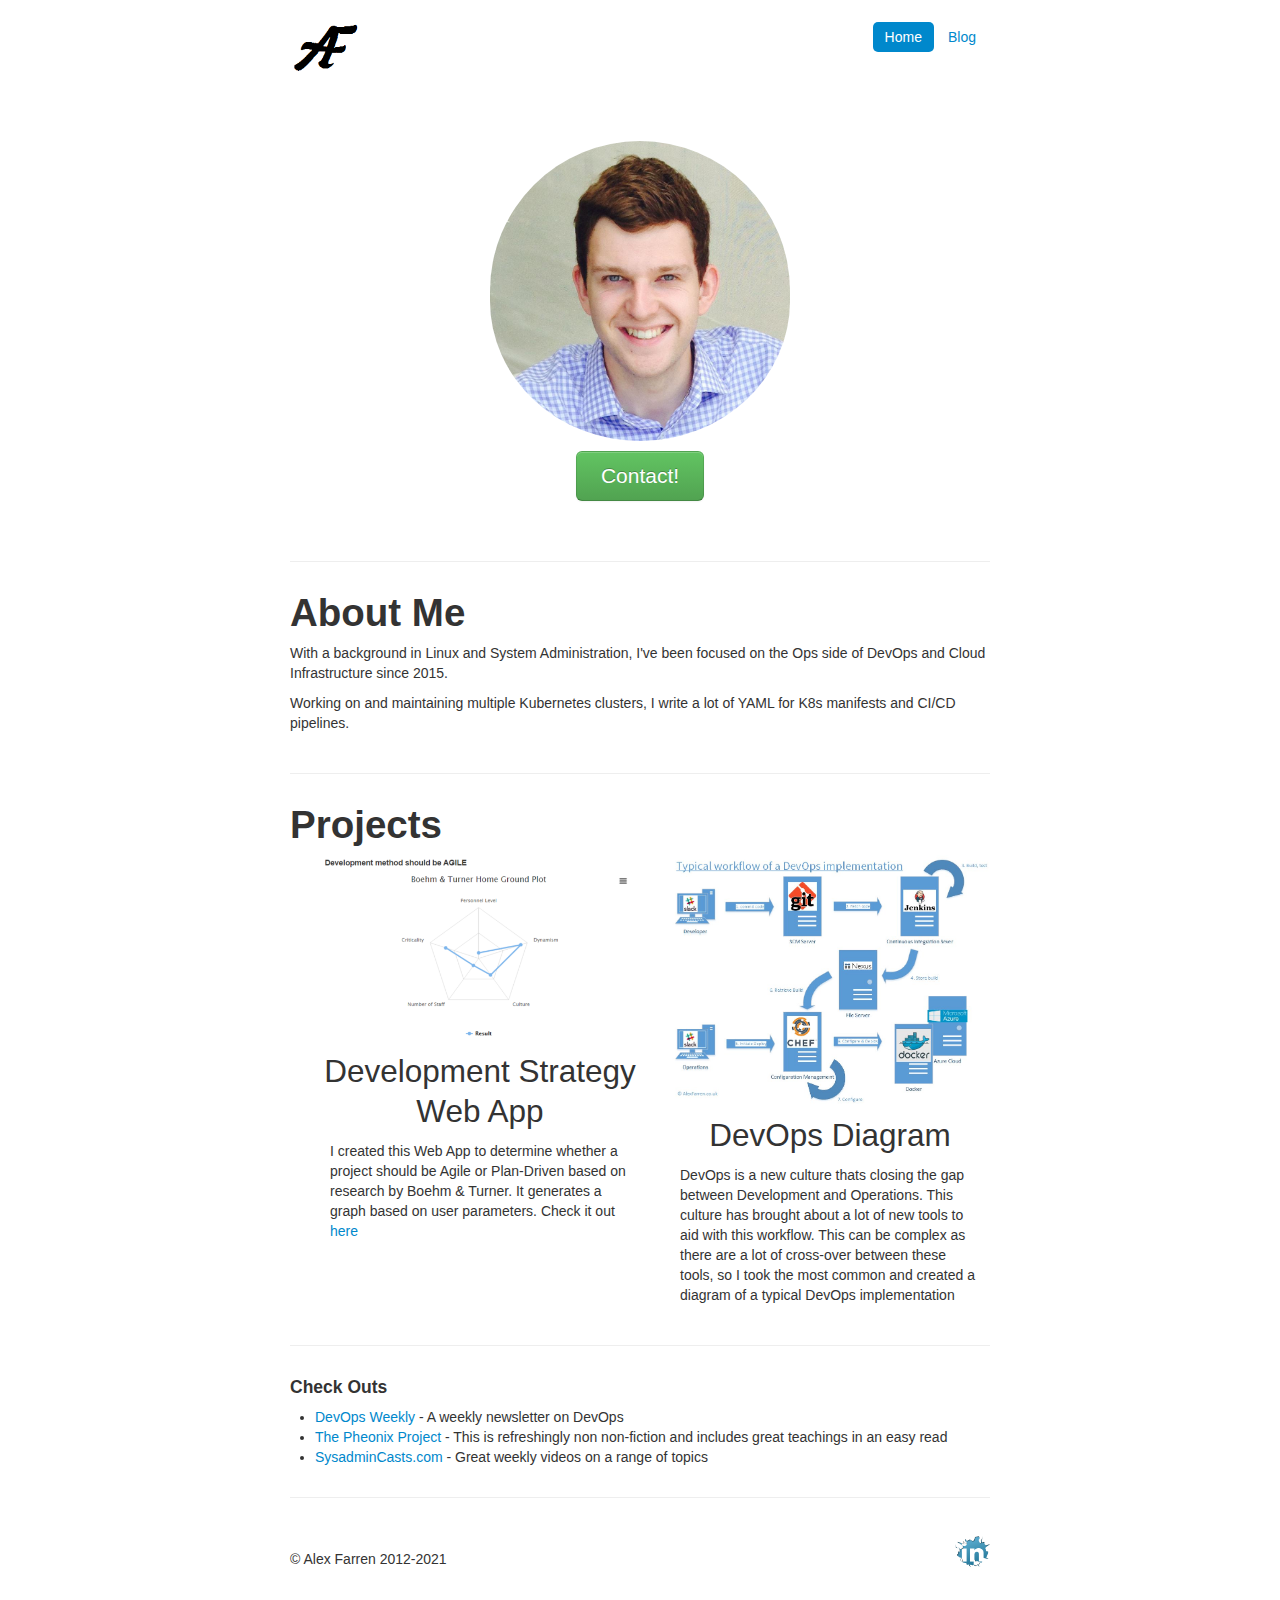
==== commit 124968b6: "updating some more" ====
--- a/index.html
+++ b/index.html
@@ -176,7 +176,7 @@
 			<div class="row">
 				<div class="techText">
 					<p>With a background in Linux and System Administration, I've been focused on the Ops side of DevOps and Cloud Infrastructure since 2015.</p>
-					<p>Working on and maintaining multiple Kubernetes clusters, I write a lot of YAML for K8s manifests and CI/CD pipelines</p>
+					<p>Working on and maintaining multiple Kubernetes clusters, I write a lot of YAML for K8s manifests and CI/CD pipelines.</p>
 				</div>
 			</div>
 			<div class="row">
@@ -207,33 +207,6 @@
 					</div>
 				</div><!-- /.span4 -->
 			</div><!-- /.row -->
-			<div class="row">
-				<div class="span4">
-					<a href="./img/Army.jpg"><img class="img-rounded" src="./img/Army.jpg" /></a>
-					<h2>Army Fitness App</h2>
-					<div class="techText">
-						<p>After seeing a poster produced by <a target="_blank"
-								href="http://www.theguardian.com/lifeandstyle/2008/jan/07/healthandwellbeing.fitness1">The
-								Guardian</a> detailing a training regime sent out to new British Army recruits, I was
-							inspired to create an Android App that would help the user workout. Before starting the
-							programme the user needs to enter max sit-up and press-up values, and subsequent workouts
-							are based on this. The app would calculate what day it was notify the user that its time to
-							work out. I created this to teach myself Android app development and it was not published on
-							the Google Play store.</p>
-					</div>
-				</div><!-- /.span4 -->
-				<div class="span4">
-					<a href="./img/Account.jpg"><img class="img-rounded" src="./img/Account.jpg" /></a>
-					<h2>Accountancy App</h2>
-					<div class="techText">
-						<p>This was an unlicensed app based on ICAEW guidelines on what constitutes a specific company
-							size. The app asks the user for their revenue and employee numbers over the past four years
-							and calculates what size of company these numbers represent. The app was demoed to the ICAEW
-							but was not officially licensed or published</p>
-					</div>
-				</div><!-- /.span4 -->
-
-			</div><!-- /.row -->
 		</div>
 		<hr />
 		<h4>Check Outs</h4>
@@ -241,9 +214,12 @@
 			<p>
 				<ul>
 					<li><a target="_blank"
+							href="https://www.devopsweekly.com/">
+							DevOps Weekly</a> - A weekly newsletter on DevOps</li>
+					<li><a target="_blank"
 							href="http://www.amazon.co.uk/The-Phoenix-Project-Helping-Business-ebook/dp/B00AZRBLHO">The
 							Pheonix Project</a> - This is refreshingly non non-fiction and includes great teachings in
-						an easy read.</li>
+						an easy read</li>
 					<li><a target="_blank" href="http://sysadmincasts.com">SysadminCasts.com</a> - Great weekly videos
 						on a range of topics</li>
 				</ul>
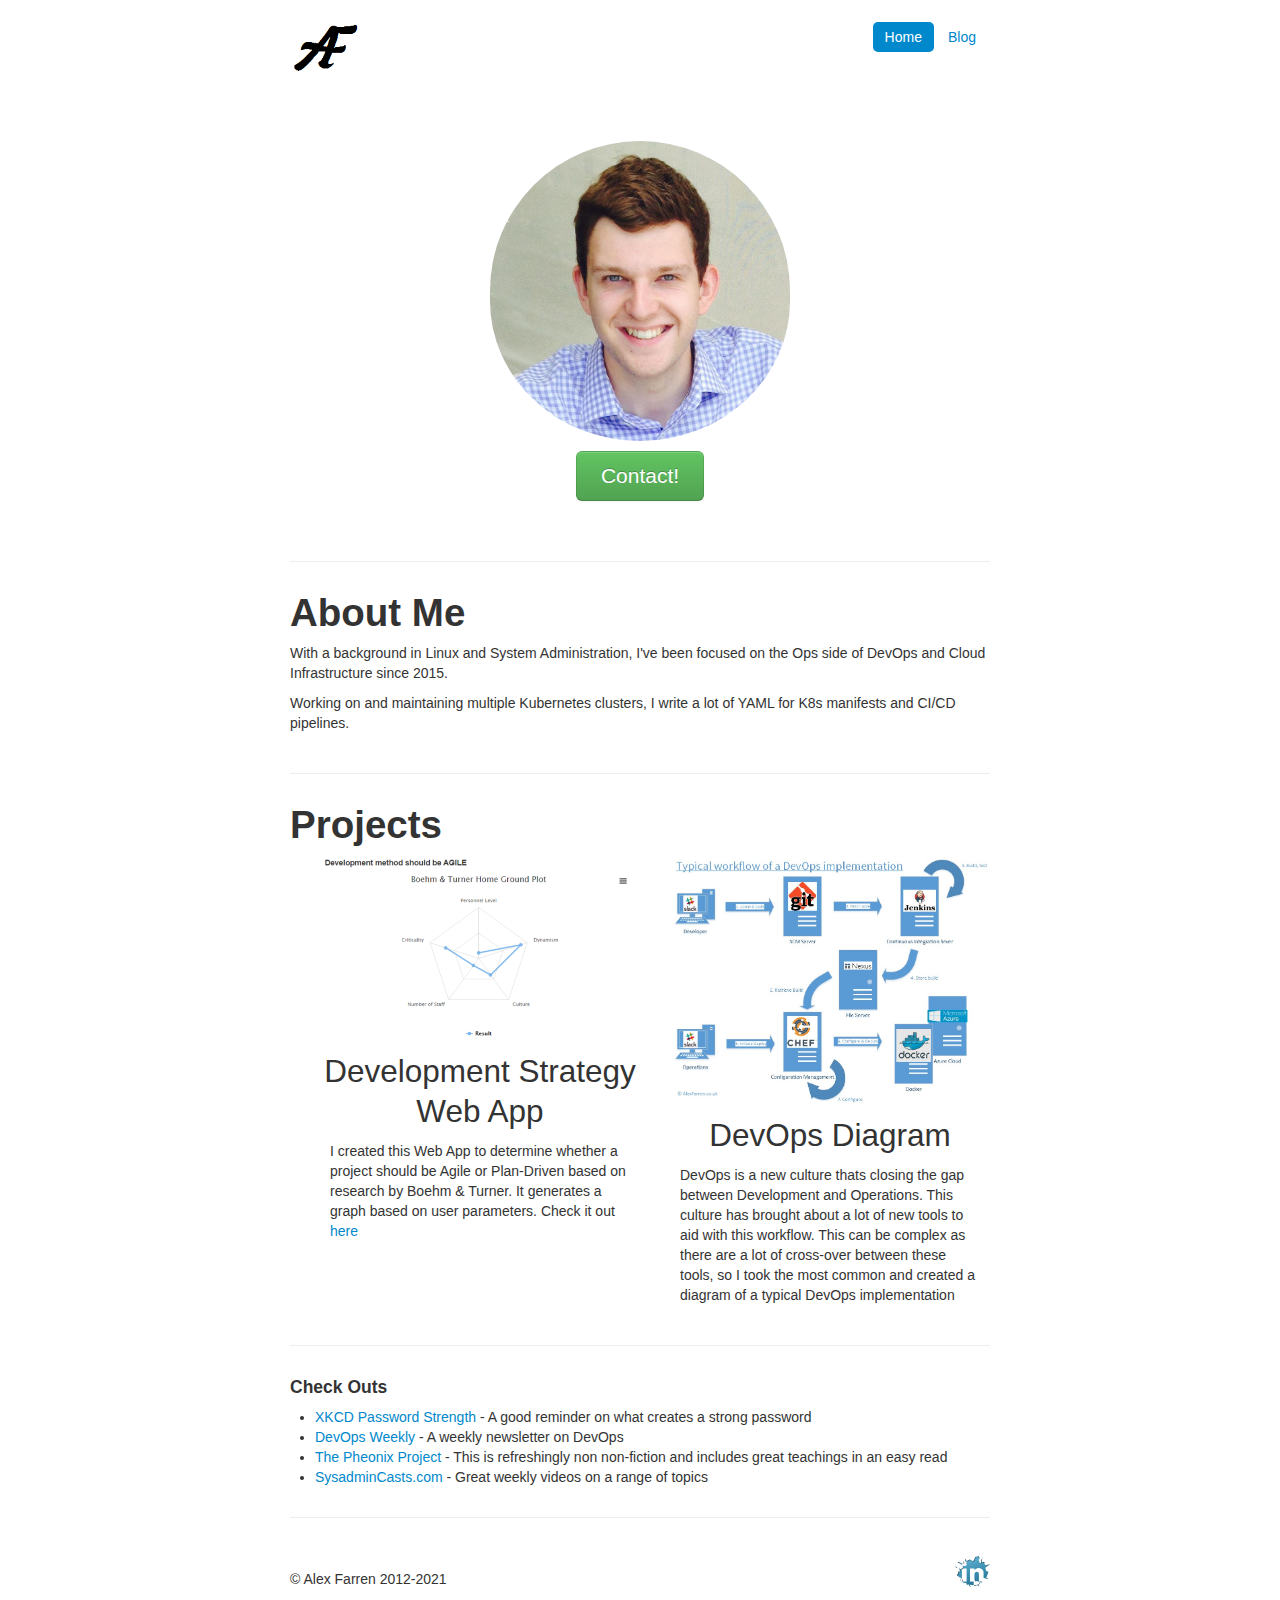
==== commit c366669f: "addin xkcd link" ====
--- a/index.html
+++ b/index.html
@@ -214,6 +214,9 @@
 			<p>
 				<ul>
 					<li><a target="_blank"
+							href="https://xkcd.com/936/">
+							XKCD Password Strength</a> - A good reminder on what creates a strong password</li>
+					<li><a target="_blank"
 							href="https://www.devopsweekly.com/">
 							DevOps Weekly</a> - A weekly newsletter on DevOps</li>
 					<li><a target="_blank"
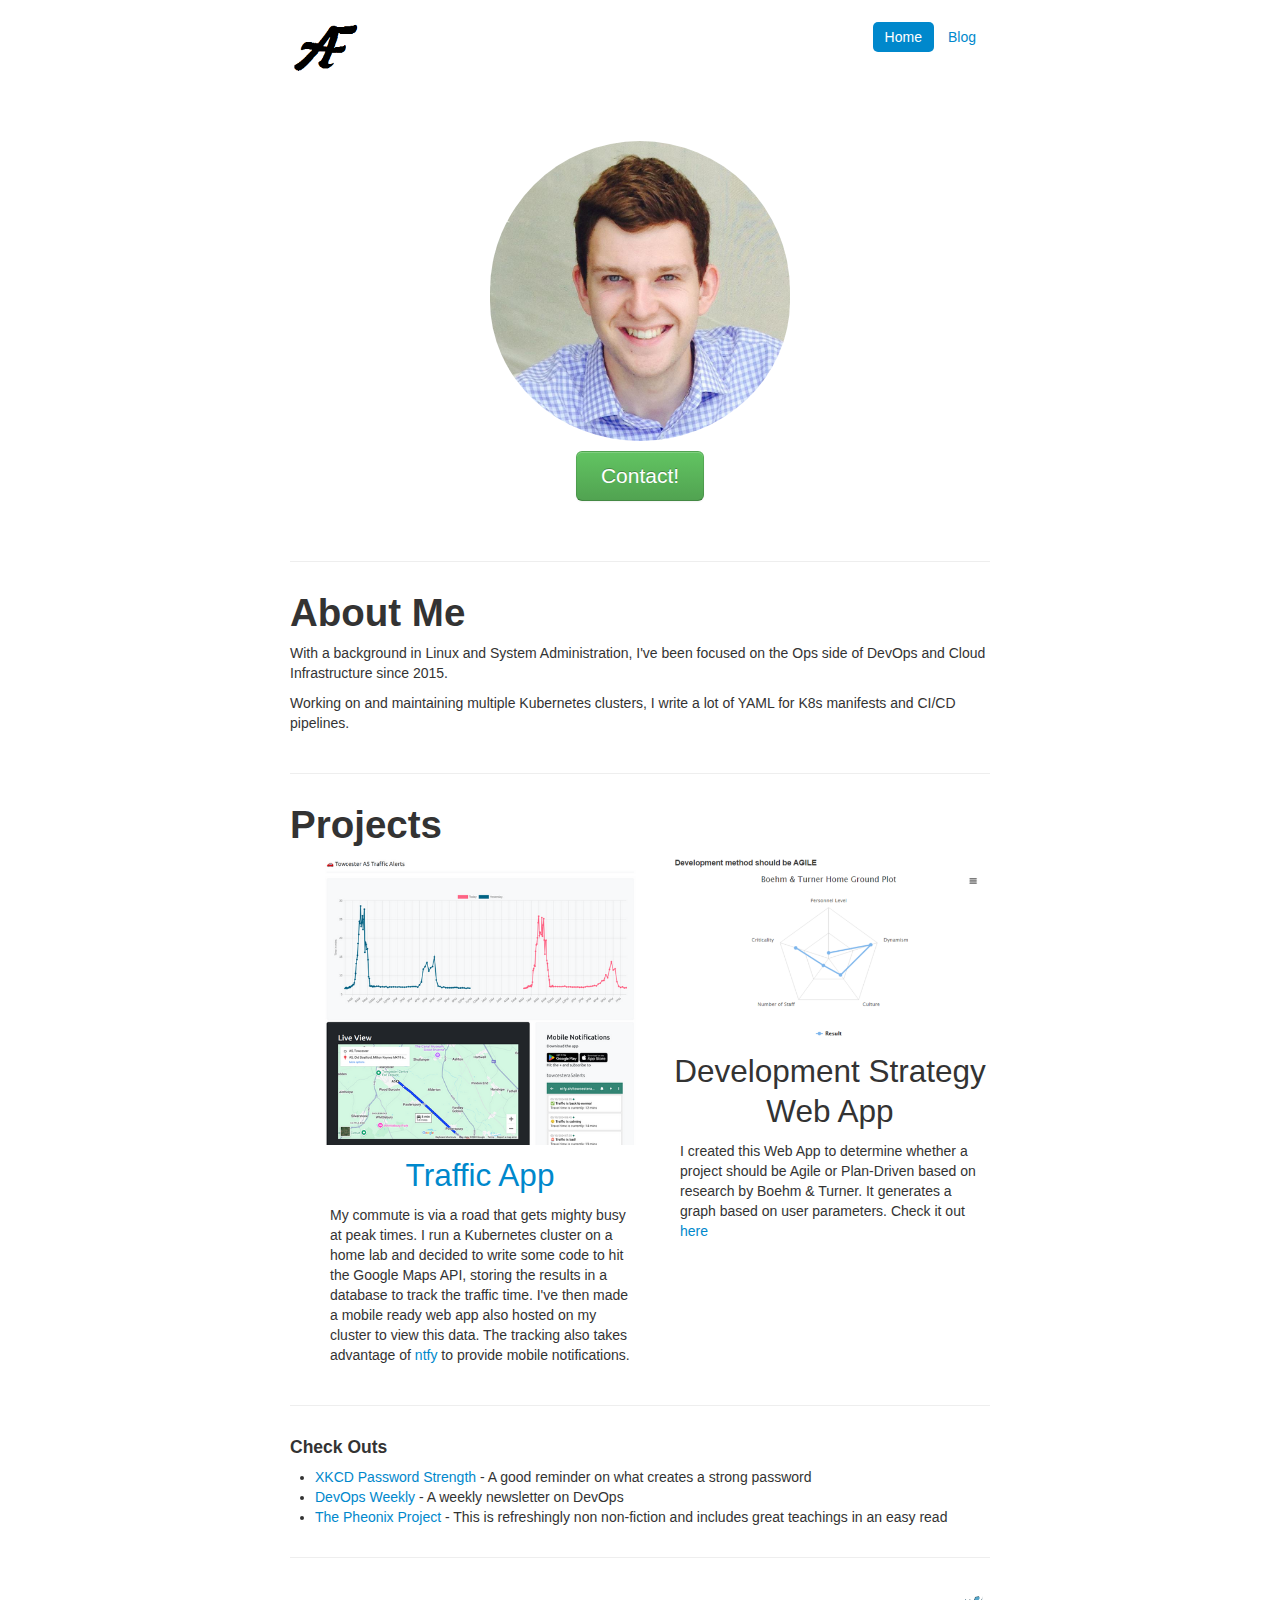
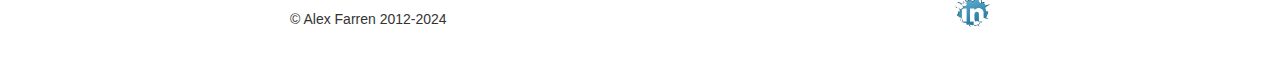
==== commit 3e5a34f3: "Adding my traffic app to the homepage" ====
--- a/index.html
+++ b/index.html
@@ -188,22 +188,19 @@
 			<h1>Projects</h1>
 			<div class="row">
 				<div class="span4">
+					<a href="https://traffic.farren.uk"><img class="img-rounded" src="./img/traffic.png" /></a>
+					<a href="https://traffic.farren.uk"><h2>Traffic App</h2></a>
+					<div class="techText">
+						<p>My commute is via a road that gets mighty busy at peak times. I run a Kubernetes cluster on a home lab and decided to write some code to hit the Google Maps API, storing the results in a database to track the traffic time. I've then made a mobile ready web app also hosted on my cluster to view this data. The tracking also takes advantage of <a href="https://ntfy.sh/">ntfy</a> to provide mobile notifications.</p>
+					</div>
+				</div><!-- /.span4 -->
+				<div class="span4">
 					<a href="./img/DevApp.PNG"><img class="img-rounded" src="./img/DevApp.PNG"></a>
 					<h2>Development Strategy Web App</h2>
 					<div class="techText">
 						<p>I created this Web App to determine whether a project should be Agile or Plan-Driven based on
 							research by Boehm & Turner. It generates a graph based on user parameters. Check it out <a
 								href="./developmentApp.html">here</a></p>
-					</div>
-				</div><!-- /.span4 -->
-				<div class="span4">
-					<a href="./img/DevOps.jpg"><img class="img-rounded" src="./img/DevOps.jpg" /></a>
-					<h2>DevOps Diagram</h2>
-					<div class="techText">
-						<p>DevOps is a new culture thats closing the gap between Development and Operations. This
-							culture has brought about a lot of new tools to aid with this workflow. This can be complex
-							as there are a lot of cross-over between these tools, so I took the most common and created
-							a diagram of a typical DevOps implementation</p>
 					</div>
 				</div><!-- /.span4 -->
 			</div><!-- /.row -->
@@ -223,8 +220,6 @@
 							href="http://www.amazon.co.uk/The-Phoenix-Project-Helping-Business-ebook/dp/B00AZRBLHO">The
 							Pheonix Project</a> - This is refreshingly non non-fiction and includes great teachings in
 						an easy read</li>
-					<li><a target="_blank" href="http://sysadmincasts.com">SysadminCasts.com</a> - Great weekly videos
-						on a range of topics</li>
 				</ul>
 			</p>
 		</div>
@@ -233,7 +228,7 @@
 
 		<div class="footer">
 			<div id="leftFooter">
-				&copy Alex Farren 2012-2021
+				&copy Alex Farren 2012-2024
 			</div>
 			<div id="rightFooter">
 				<a target="_blank" href="http://linkedin.com/in/alexfarren"><img class="linkedImg"
